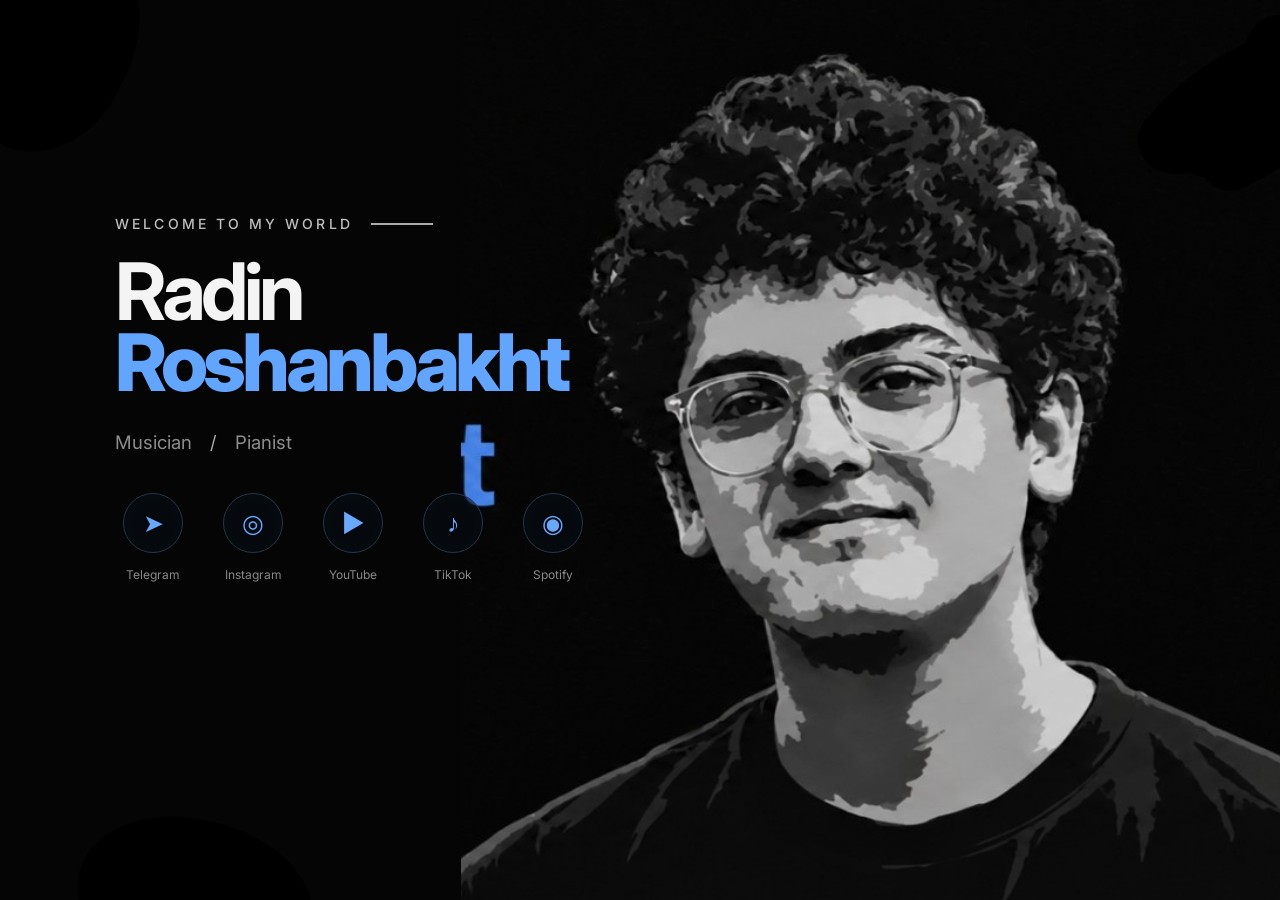
==== index.html @ e60a9a76 "Rename index-1.html to index.html" ====
<!doctype html>
<html lang="en">
<head>
  <meta charset="utf-8">
  <meta name="viewport" content="width=device-width, initial-scale=1">
  <meta name="theme-color" content="#050505">
  <title>Radin Roshanbakht</title>
  <meta name="description" content="Radin Roshanbakht — Content Creator, Tech Enthusiast, Dreamer.">
  <link rel="stylesheet" href="style.css">
</head>
<body>
  <main class="hero">
    <div class="blob blob-1"></div>
    <div class="blob blob-2"></div>
    <div class="blob blob-3"></div>

    <section class="content">
      <div class="eyebrow">WELCOME TO MY WORLD <span></span></div>
      <h1>Radin<br><strong>Roshanbakht</strong></h1>
      <p class="roles">Musician <i>/</i> Pianist</p>

      <nav class="socials" aria-label="Social links">
        <a href="https://t.me/RadinRoshanbakht" target="_blank" rel="noopener" aria-label="Telegram">
          <span class="icon">➤</span><small>Telegram</small>
        </a>
        <a href="https://www.instagram.com/radinroshanbakht" target="_blank" rel="noopener" aria-label="Instagram">
          <span class="icon">◎</span><small>Instagram</small>
        </a>
        <a href="https://youtube.com/@radin.roshanbakht" target="_blank" rel="noopener" aria-label="YouTube">
          <span class="icon">▶</span><small>YouTube</small>
        </a>
        <a href="https://www.tiktok.com/@radin_roshanbakht?lang=en&is_from_webapp=1&sender_device=mobile&sender_web_id=7684405696397723169" target="_blank" rel="noopener" aria-label="TikTok">
          <span class="icon">♪</span><small>TikTok</small>
        </a>
        <a href="https://open.spotify.com/user/31l2gwevs6ieoij4bon5hq73he7y?si=h534dCB0THaAwLUqwHSbAw&utm_source=copy-link" target="_blank" rel="noopener" aria-label="Spotify">
          <span class="icon">◉</span><small>Spotify</small>
        </a>
      </nav>
    </section>

    <div class="portrait-wrap" aria-hidden="true">
      <img src="portrait.png" alt="">
    </div>
  </main>
</body>
</html>
---- style.css ----
@import url('https://fonts.googleapis.com/css2?family=Inter:wght@400;500;600;700;800&display=swap');

* { box-sizing: border-box; }
html, body { margin: 0; min-height: 100%; }
body {
  background: #050505;
  color: #f4f4f4;
  font-family: Inter, Arial, sans-serif;
  overflow-x: hidden;
}

.hero {
  position: relative;
  min-height: 100vh;
  isolation: isolate;
  overflow: hidden;
  background:
    radial-gradient(circle at 72% 42%, rgba(255,255,255,.025), transparent 32%),
    #050505;
}

.content {
  position: relative;
  z-index: 3;
  width: min(520px, 44vw);
  margin-left: clamp(32px, 9vw, 140px);
  padding-top: clamp(120px, 27vh, 215px);
}

.eyebrow {
  display: flex;
  align-items: center;
  gap: 18px;
  color: #bdbdbd;
  font-size: 14px;
  font-weight: 500;
  letter-spacing: .22em;
  margin-bottom: 24px;
}
.eyebrow span { width: 62px; height: 2px; background: #aaa; display: inline-block; }

h1 {
  margin: 0;
  font-size: clamp(64px, 6.2vw, 100px);
  line-height: .9;
  letter-spacing: -.055em;
  font-weight: 700;
}
h1 strong { color: #62a5ff; font-weight: 800; }

.roles {
  margin: 30px 0 36px;
  color: #8d8d8d;
  font-size: clamp(16px, 1.45vw, 20px);
  line-height: 1.5;
}
.roles i { font-style: normal; color: #aaa; padding: 0 13px; }

.socials {
  display: flex;
  gap: 24px;
  align-items: flex-start;
}
.socials a {
  width: 76px;
  color: #888;
  text-decoration: none;
  text-align: center;
  transition: transform .2s ease, color .2s ease;
}
.socials a:hover { transform: translateY(-5px); color: #72adff; }

.icon {
  display: grid;
  place-items: center;
  width: 60px;
  height: 60px;
  margin: 0 auto 10px;
  border: 1px solid #26364b;
  border-radius: 50%;
  color: #68a8ff;
  font-size: 25px;
  background: rgba(5,12,20,.45);
  box-shadow: inset 0 0 0 7px rgba(10,20,32,.18);
}
small { font-size: 12px; white-space: nowrap; }

.portrait-wrap {
  position: absolute;
  z-index: 2;
  right: -2vw;
  top: 0;
  width: min(66vw, 1010px);
  height: 100%;
  pointer-events: none;
}
.portrait-wrap img {
  width: 100%;
  height: 100%;
  object-fit: cover;
  object-position: center top;
  filter: contrast(1.03);
  mix-blend-mode: screen;
  opacity: .92;
}

.blob {
  position: absolute;
  z-index: 1;
  background: #000;
  border-radius: 48% 52% 44% 56%;
  filter: blur(.2px);
}
.blob-1 { width: 190px; height: 230px; left: -55px; top: -80px; transform: rotate(27deg); }
.blob-2 { width: 155px; height: 225px; right: -35px; top: 10px; transform: rotate(61deg); }
.blob-3 { width: 240px; height: 170px; left: 75px; bottom: -90px; transform: rotate(12deg); }

@media (max-width: 900px) {
  .hero { min-height: 100svh; }
  .content {
    width: auto;
    margin: 0;
    padding: 72px 28px 0;
  }
  h1 { font-size: clamp(52px, 13vw, 82px); }
  .roles { font-size: 15px; margin-top: 24px; }
  .roles i { padding: 0 7px; }
  .portrait-wrap {
    width: 100%;
    height: 64vh;
    top: auto;
    bottom: -2vh;
    right: -18%;
    opacity: .42;
  }
  .socials { gap: 8px; flex-wrap: wrap; }
  .socials a { width: 70px; }
}

@media (max-width: 520px) {
  .content { padding: 52px 22px 0; }
  .eyebrow { font-size: 11px; gap: 10px; }
  .eyebrow span { width: 42px; }
  h1 { font-size: 52px; }
  .roles { max-width: 290px; }
  .socials { margin-top: 4px; }
  .icon { width: 52px; height: 52px; font-size: 21px; }
  small { font-size: 10px; }
  .portrait-wrap { height: 56vh; right: -34%; opacity: .34; }
}
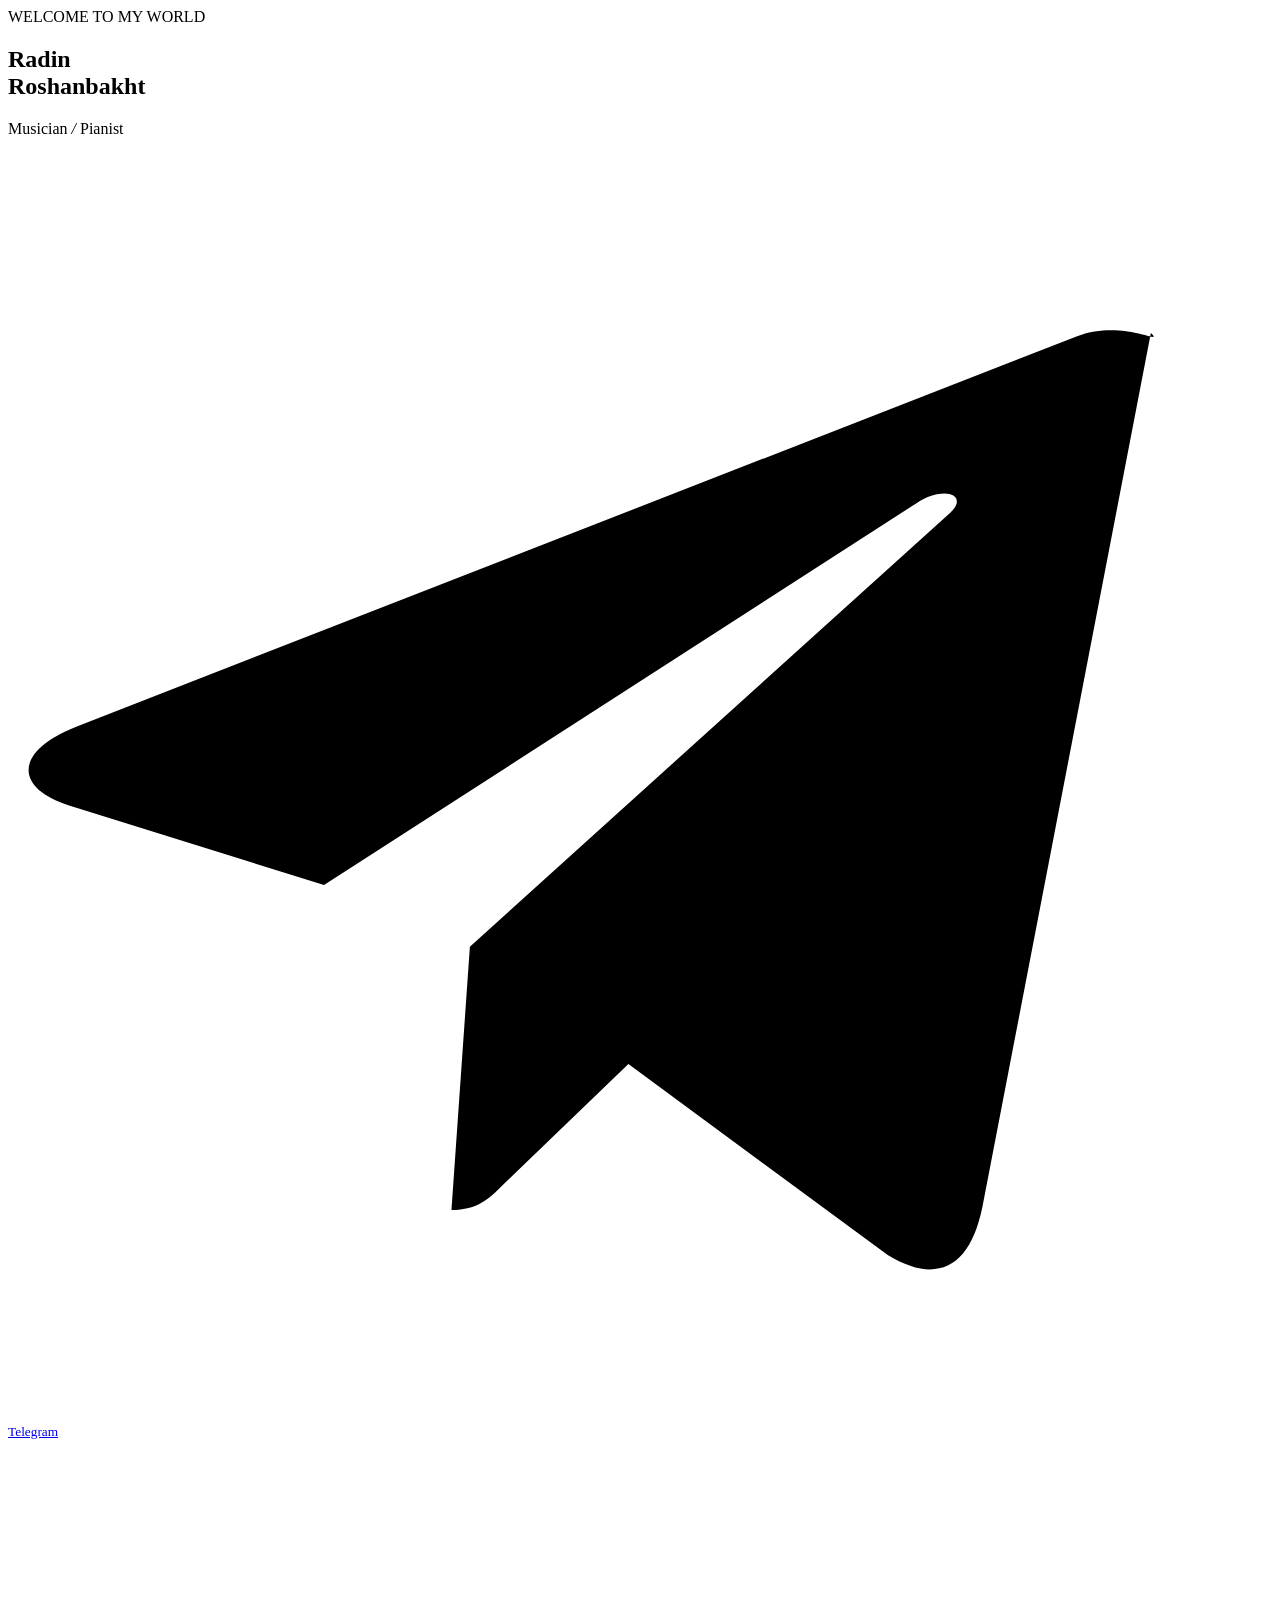
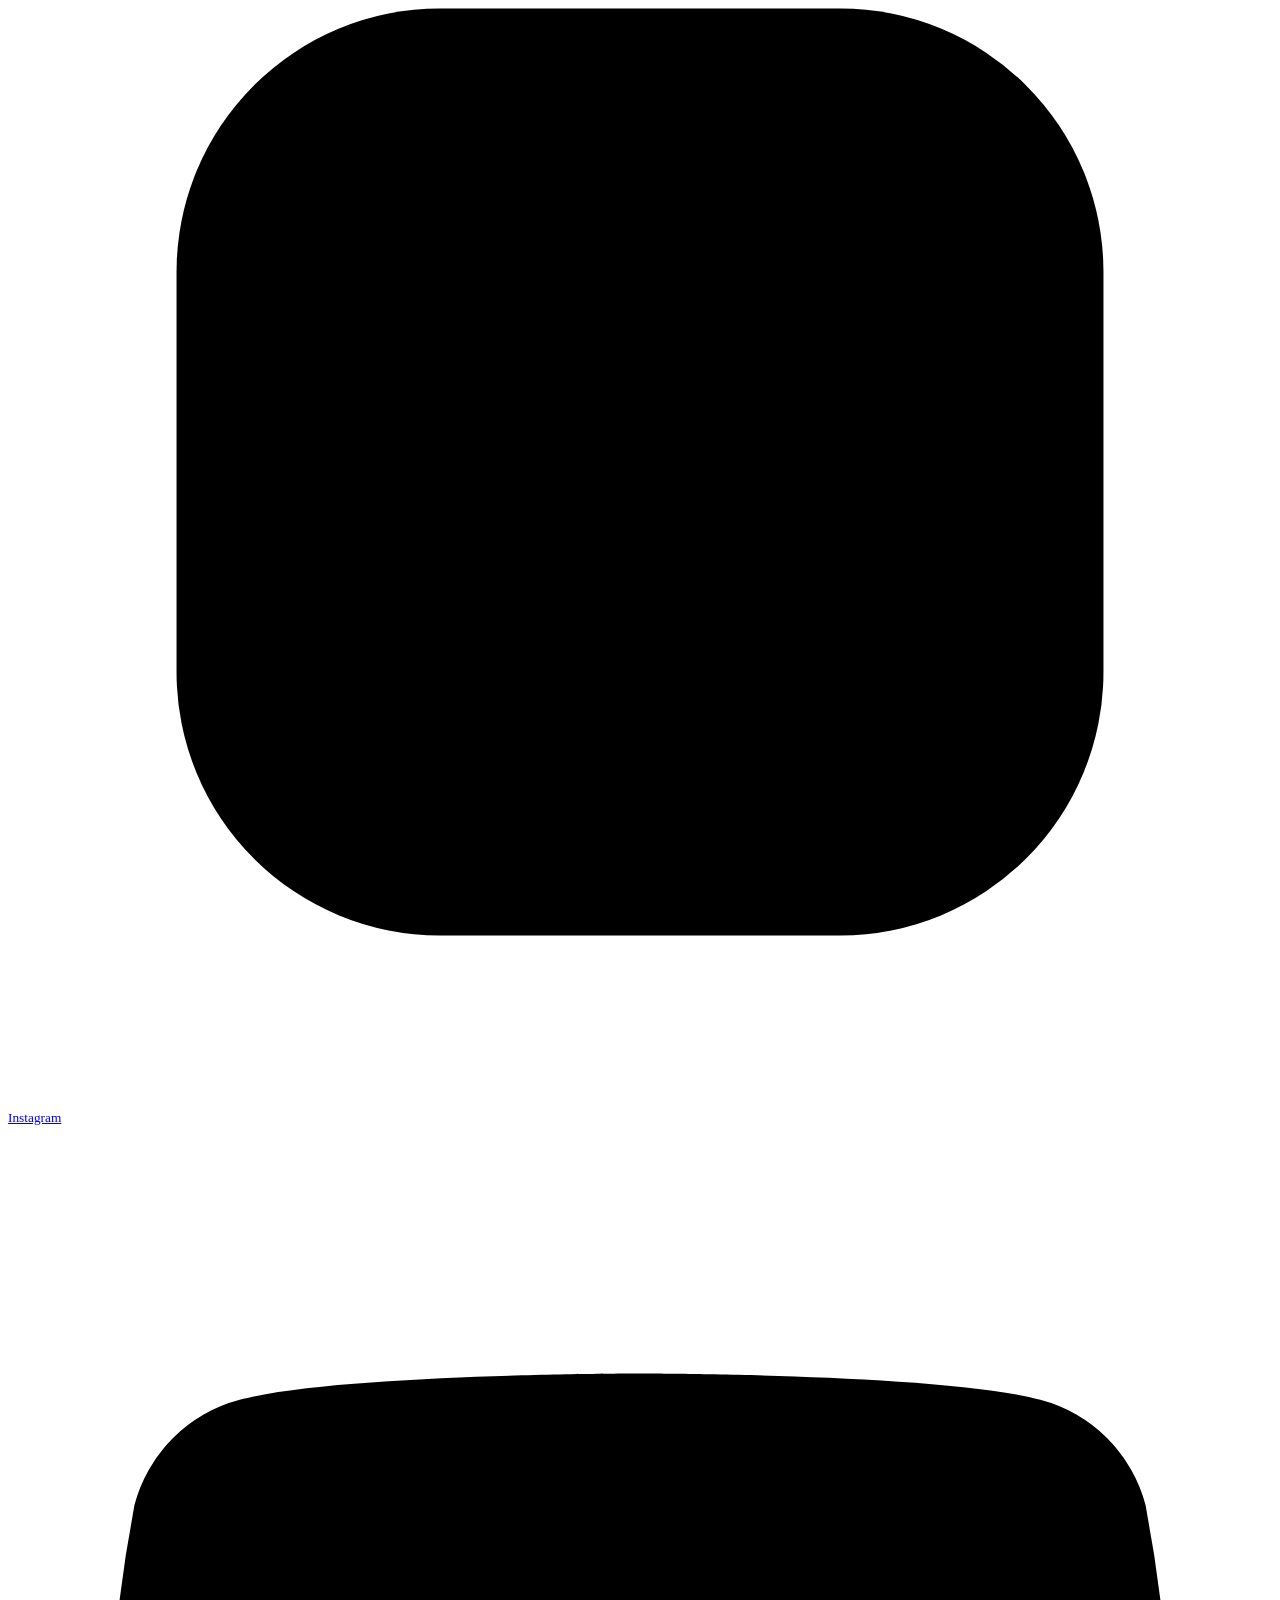
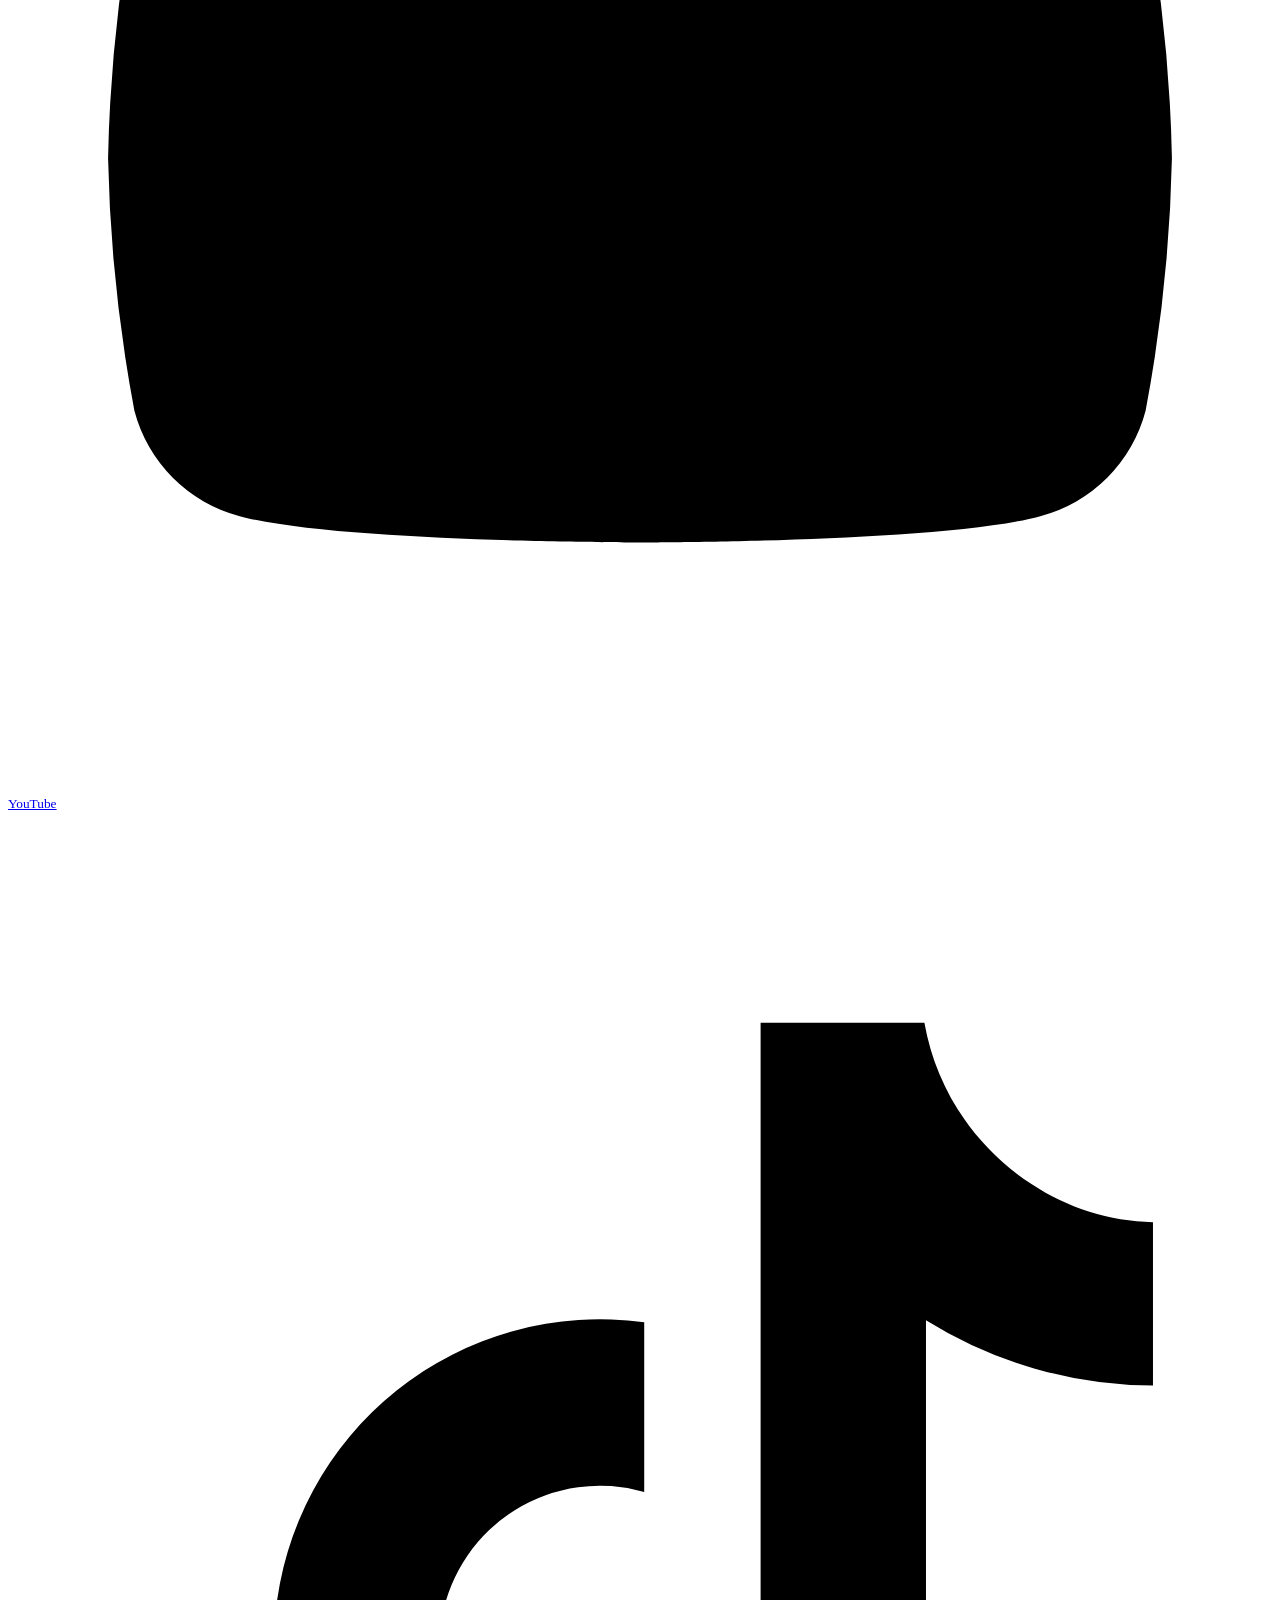
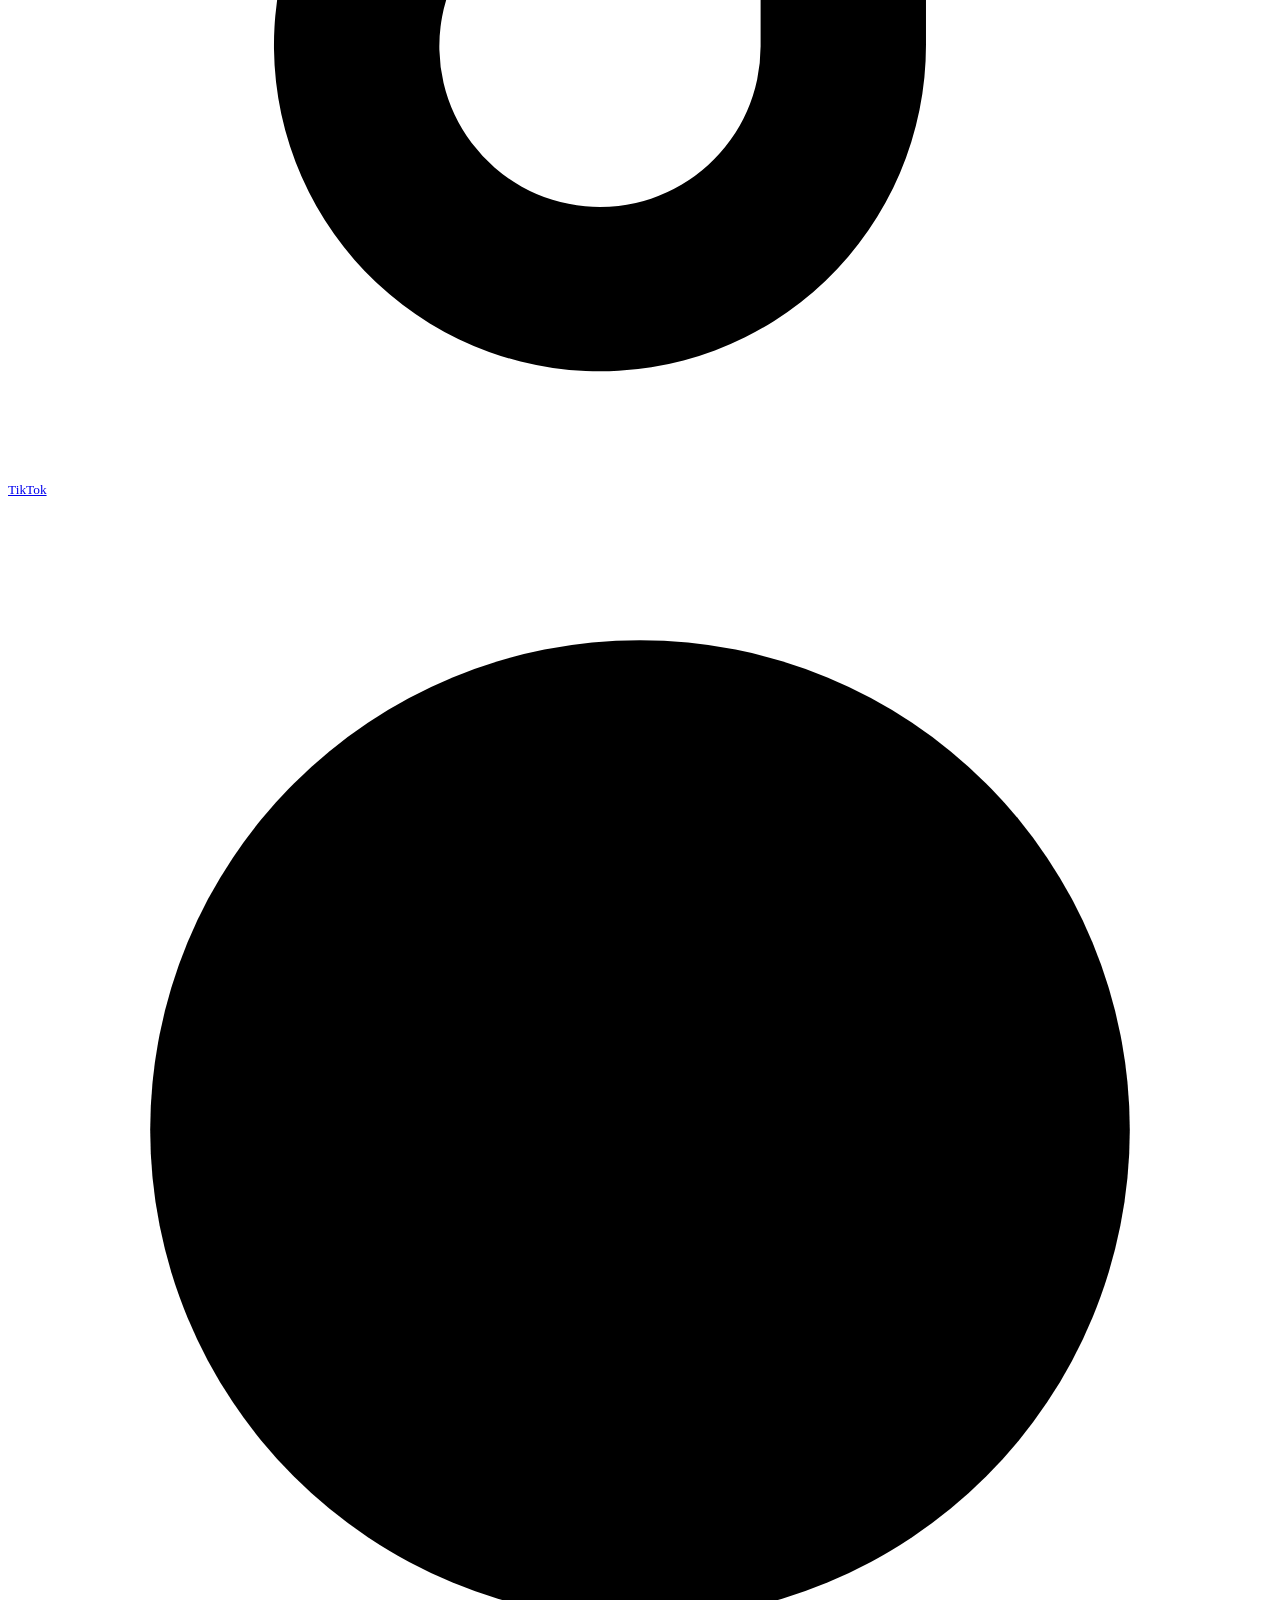
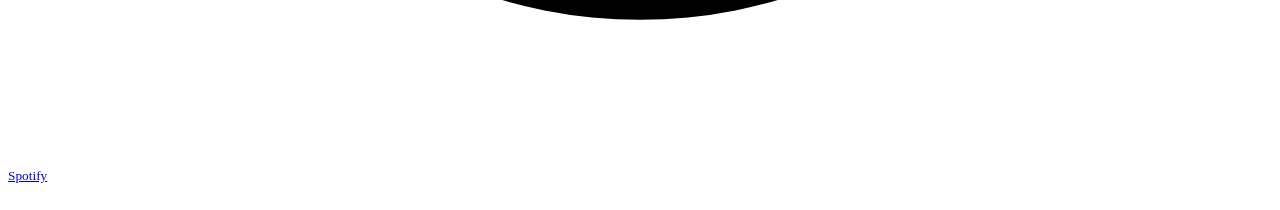
==== commit 0efc5dad: "Rename index-3.html to index.html" ====
--- a/index.html
+++ b/index.html
@@ -21,19 +21,29 @@
 
       <nav class="socials" aria-label="Social links">
         <a href="https://t.me/RadinRoshanbakht" target="_blank" rel="noopener" aria-label="Telegram">
-          <span class="icon">➤</span><small>Telegram</small>
+          <span class="icon telegram-logo">
+            <svg viewBox="0 0 24 24" aria-hidden="true"><path d="M21.7 3.4 18.5 20c-.24 1.17-.88 1.46-1.79.91l-4.93-3.63-2.38 2.29c-.26.26-.48.48-.98.48l.35-5 9.1-8.22c.4-.35-.09-.55-.62-.2L6 13.88 1.16 12.37c-1.05-.33-1.07-1.05.22-1.53L20.3 3.46c.89-.33 1.67.2 1.4-.06Z"/></svg>
+          </span><small>Telegram</small>
         </a>
         <a href="https://www.instagram.com/radinroshanbakht" target="_blank" rel="noopener" aria-label="Instagram">
-          <span class="icon">◎</span><small>Instagram</small>
+          <span class="icon instagram-logo">
+            <svg viewBox="0 0 24 24" aria-hidden="true"><rect x="3.2" y="3.2" width="17.6" height="17.6" rx="5"/><circle cx="12" cy="12" r="4.1"/><circle cx="17.6" cy="6.5" r="1.1" class="fill"/></svg>
+          </span><small>Instagram</small>
         </a>
         <a href="https://youtube.com/@radin.roshanbakht" target="_blank" rel="noopener" aria-label="YouTube">
-          <span class="icon">▶</span><small>YouTube</small>
+          <span class="icon youtube-logo">
+            <svg viewBox="0 0 24 24" aria-hidden="true"><path d="M21.6 7.2a2.8 2.8 0 0 0-2-2C17.8 4.7 12 4.7 12 4.7s-5.8 0-7.6.5a2.8 2.8 0 0 0-2 2A29 29 0 0 0 1.9 12a29 29 0 0 0 .5 4.8 2.8 2.8 0 0 0 2 2c1.8.5 7.6.5 7.6.5s5.8 0 7.6-.5a2.8 2.8 0 0 0 2-2 29 29 0 0 0 .5-4.8 29 29 0 0 0-.5-4.8Z"/><path class="cut" d="m10 9 5 3-5 3V9Z"/></svg>
+          </span><small>YouTube</small>
         </a>
         <a href="https://www.tiktok.com/@radin_roshanbakht?lang=en&is_from_webapp=1&sender_device=mobile&sender_web_id=7684405696397723169" target="_blank" rel="noopener" aria-label="TikTok">
-          <span class="icon">♪</span><small>TikTok</small>
+          <span class="icon tiktok-logo">
+            <svg viewBox="0 0 24 24" aria-hidden="true"><path d="M14.3 4h3.1c.22 1.25.95 2.36 2.04 3.07.68.45 1.47.7 2.3.72v3.1a8.2 8.2 0 0 1-4.31-1.24v6.16a6.19 6.19 0 1 1-5.35-6.12v3.22a3.05 3.05 0 1 0 2.21 2.93V4Z"/></svg>
+          </span><small>TikTok</small>
         </a>
         <a href="https://open.spotify.com/user/31l2gwevs6ieoij4bon5hq73he7y?si=h534dCB0THaAwLUqwHSbAw&utm_source=copy-link" target="_blank" rel="noopener" aria-label="Spotify">
-          <span class="icon">◉</span><small>Spotify</small>
+          <span class="icon spotify-logo">
+            <svg viewBox="0 0 24 24" aria-hidden="true"><circle cx="12" cy="12" r="9.3"/><path class="cut" d="M7 9.2c3.9-1.1 7.2-.8 10.2.6M7.7 12.2c3.2-.8 6.1-.5 8.8.6M8.6 15c2.5-.5 4.8-.3 6.9.5"/></svg>
+          </span><small>Spotify</small>
         </a>
       </nav>
     </section>
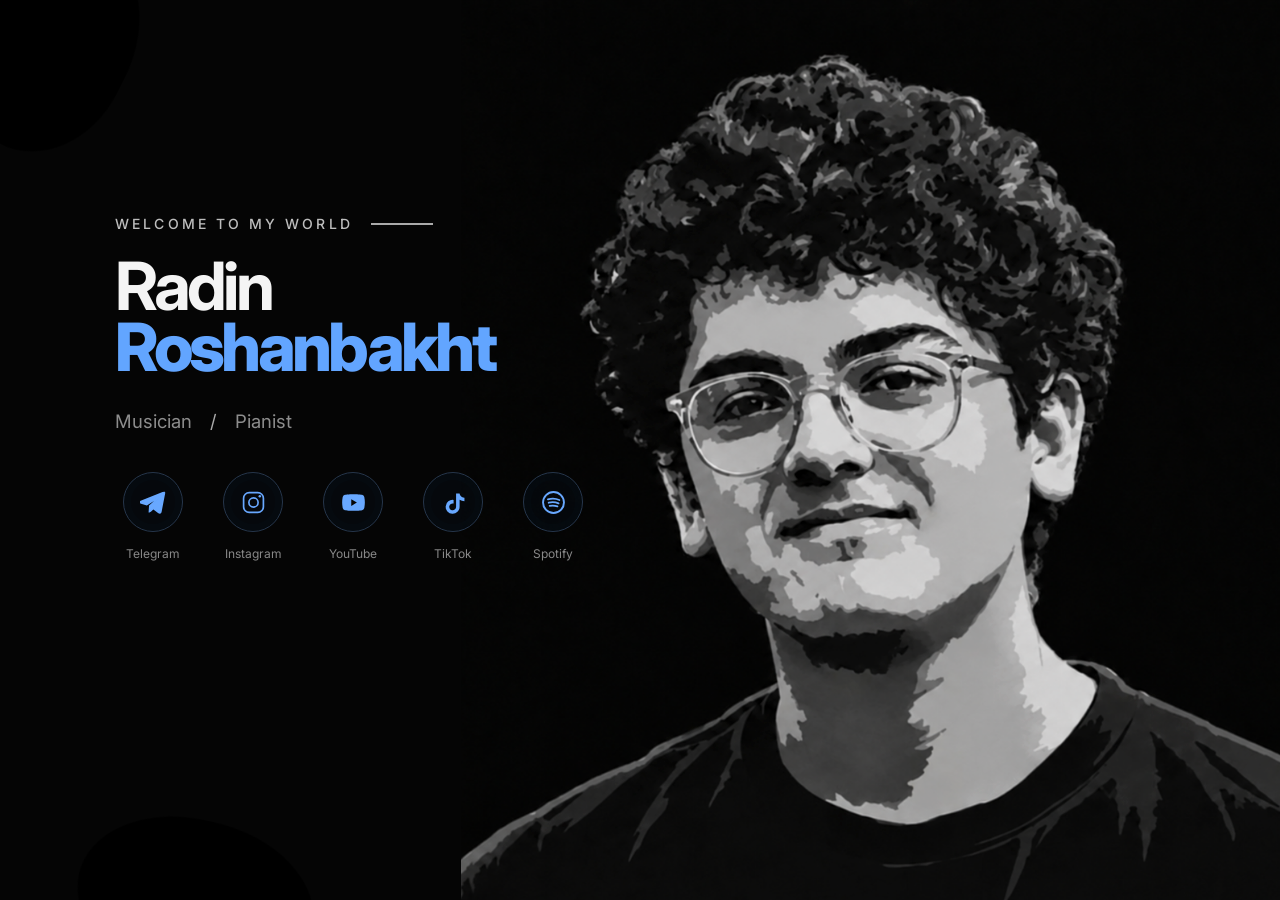
==== commit 08d172af: "Rename index-google-verified.html to index.html" ====
--- a/index.html
+++ b/index.html
@@ -3,6 +3,7 @@
 <head>
   <meta charset="utf-8">
   <meta name="viewport" content="width=device-width, initial-scale=1">
+  <meta name="google-site-verification" content="Ic4jkTO_ppCnDWu5XzivtyPJsF01453Cu9zF9r1_Nf8" />
   <meta name="theme-color" content="#050505">
   <title>Radin Roshanbakht</title>
   <meta name="description" content="Radin Roshanbakht — Content Creator, Tech Enthusiast, Dreamer.">
--- a/style.css
+++ b/style.css
@@ -0,0 +1,177 @@
+@import url('https://fonts.googleapis.com/css2?family=Inter:wght@400;500;600;700;800&display=swap');
+
+* { box-sizing: border-box; }
+html, body { margin: 0; min-height: 100%; }
+body {
+  background: #050505;
+  color: #f4f4f4;
+  font-family: Inter, Arial, sans-serif;
+  overflow-x: hidden;
+}
+
+.hero {
+  position: relative;
+  min-height: 100vh;
+  isolation: isolate;
+  overflow: hidden;
+  background:
+    radial-gradient(circle at 72% 42%, rgba(255,255,255,.025), transparent 32%),
+    #050505;
+}
+
+.content {
+  position: relative;
+  z-index: 3;
+  width: min(560px, 43vw);
+  margin-left: clamp(32px, 9vw, 140px);
+  padding-top: clamp(120px, 27vh, 215px);
+}
+
+.eyebrow {
+  display: flex;
+  align-items: center;
+  gap: 18px;
+  color: #bdbdbd;
+  font-size: 14px;
+  font-weight: 500;
+  letter-spacing: .22em;
+  margin-bottom: 24px;
+}
+.eyebrow span { width: 62px; height: 2px; background: #aaa; display: inline-block; }
+
+h1 {
+  margin: 0;
+  font-size: clamp(56px, 5.2vw, 84px);
+  line-height: .92;
+  white-space: nowrap;
+  letter-spacing: -.055em;
+  font-weight: 700;
+}
+h1 strong { color: #62a5ff; font-weight: 800; }
+
+.roles {
+  margin: 30px 0 36px;
+  color: #8d8d8d;
+  font-size: clamp(16px, 1.45vw, 20px);
+  line-height: 1.5;
+}
+.roles i { font-style: normal; color: #aaa; padding: 0 13px; }
+
+.socials {
+  display: flex;
+  gap: 24px;
+  align-items: flex-start;
+}
+.socials a {
+  width: 76px;
+  color: #888;
+  text-decoration: none;
+  text-align: center;
+  transition: transform .2s ease, color .2s ease;
+}
+.socials a:hover { transform: translateY(-5px); color: #72adff; }
+
+.icon {
+  display: grid;
+  place-items: center;
+  width: 60px;
+  height: 60px;
+  margin: 0 auto 10px;
+  border: 1px solid #26364b;
+  border-radius: 50%;
+  color: #68a8ff;
+  font-size: 25px;
+  background: rgba(5,12,20,.45);
+  box-shadow: inset 0 0 0 7px rgba(10,20,32,.18);
+}
+small { font-size: 12px; white-space: nowrap; }
+
+.portrait-wrap {
+  position: absolute;
+  z-index: 2;
+  right: -2vw;
+  top: 0;
+  width: min(66vw, 1010px);
+  height: 100%;
+  pointer-events: none;
+}
+.portrait-wrap img {
+  width: 100%;
+  height: 100%;
+  object-fit: cover;
+  object-position: center top;
+  filter: contrast(1.03);
+  mix-blend-mode: screen;
+  opacity: .92;
+}
+
+.blob {
+  position: absolute;
+  z-index: 1;
+  background: #000;
+  border-radius: 48% 52% 44% 56%;
+  filter: blur(.2px);
+}
+.blob-1 { width: 190px; height: 230px; left: -55px; top: -80px; transform: rotate(27deg); }
+.blob-2 { width: 155px; height: 225px; right: -35px; top: 10px; transform: rotate(61deg); }
+.blob-3 { width: 240px; height: 170px; left: 75px; bottom: -90px; transform: rotate(12deg); }
+
+@media (max-width: 900px) {
+  .hero { min-height: 100svh; }
+  .content {
+    width: auto;
+    margin: 0;
+    padding: 72px 28px 0;
+  }
+  h1 { font-size: clamp(52px, 13vw, 82px); }
+  .roles { font-size: 15px; margin-top: 24px; }
+  .roles i { padding: 0 7px; }
+  .portrait-wrap {
+    width: 100%;
+    height: 64vh;
+    top: auto;
+    bottom: -2vh;
+    right: -18%;
+    opacity: .42;
+  }
+  .socials { gap: 8px; flex-wrap: wrap; }
+  .socials a { width: 70px; }
+}
+
+@media (max-width: 520px) {
+  .content { padding: 52px 22px 0; }
+  .eyebrow { font-size: 11px; gap: 10px; }
+  .eyebrow span { width: 42px; }
+  h1 { font-size: 52px; }
+  .roles { max-width: 290px; }
+  .socials { margin-top: 4px; }
+  .icon { width: 52px; height: 52px; font-size: 21px; }
+  small { font-size: 10px; }
+  .portrait-wrap { height: 56vh; right: -34%; opacity: .34; }
+}
+
+
+.icon svg {
+  width: 27px;
+  height: 27px;
+  display: block;
+  fill: currentColor;
+  stroke: currentColor;
+  stroke-width: 1.5;
+}
+.instagram-logo svg { fill: none; }
+.instagram-logo svg .fill { fill: currentColor; stroke: none; }
+.youtube-logo svg { stroke: none; }
+.youtube-logo svg .cut { fill: #050505; }
+.spotify-logo svg { fill: none; stroke-width: 1.7; }
+.spotify-logo svg .cut { fill: none; stroke: currentColor; stroke-linecap: round; stroke-width: 1.6; }
+.tiktok-logo svg { fill: currentColor; stroke: none; }
+
+@media (max-width: 1100px) {
+  h1 { font-size: clamp(52px, 5.7vw, 72px); }
+  .content { width: 46vw; }
+}
+
+@media (max-width: 900px) {
+  h1 { white-space: normal; font-size: clamp(52px, 13vw, 82px); }
+}
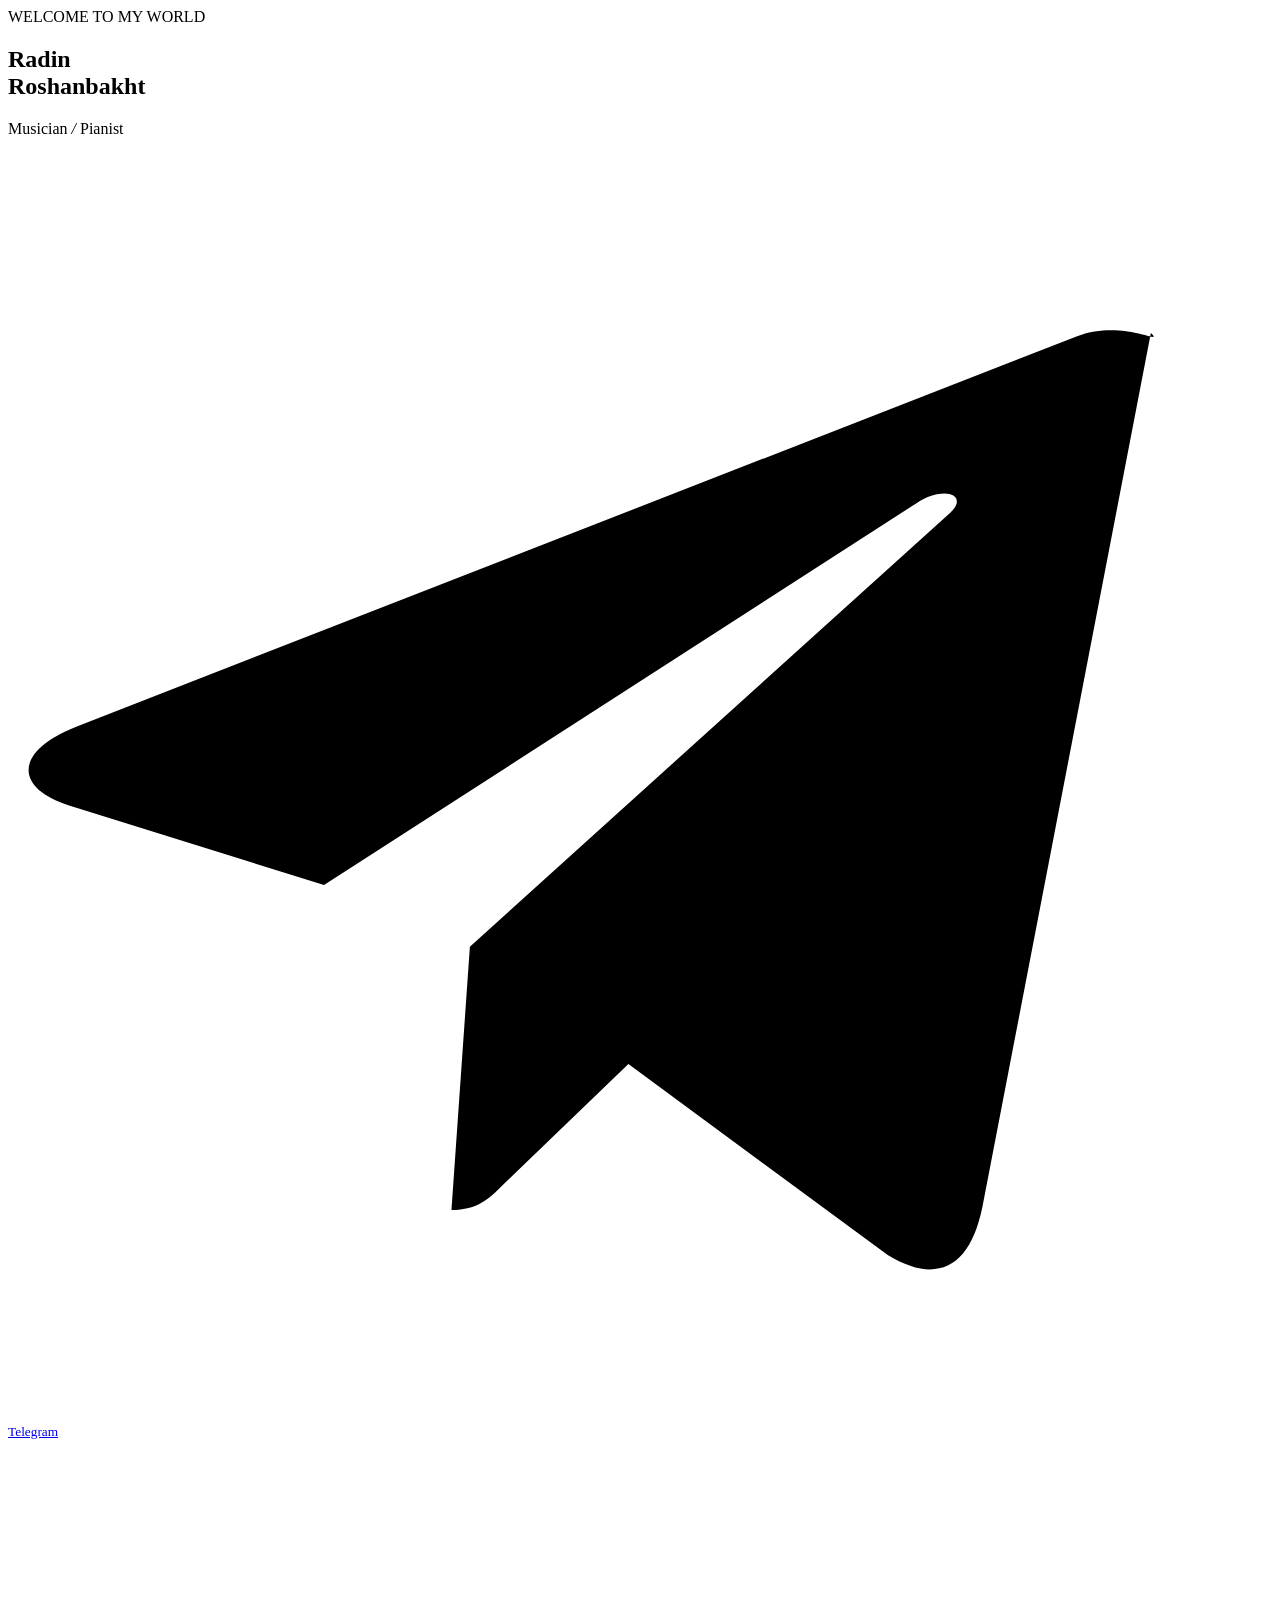
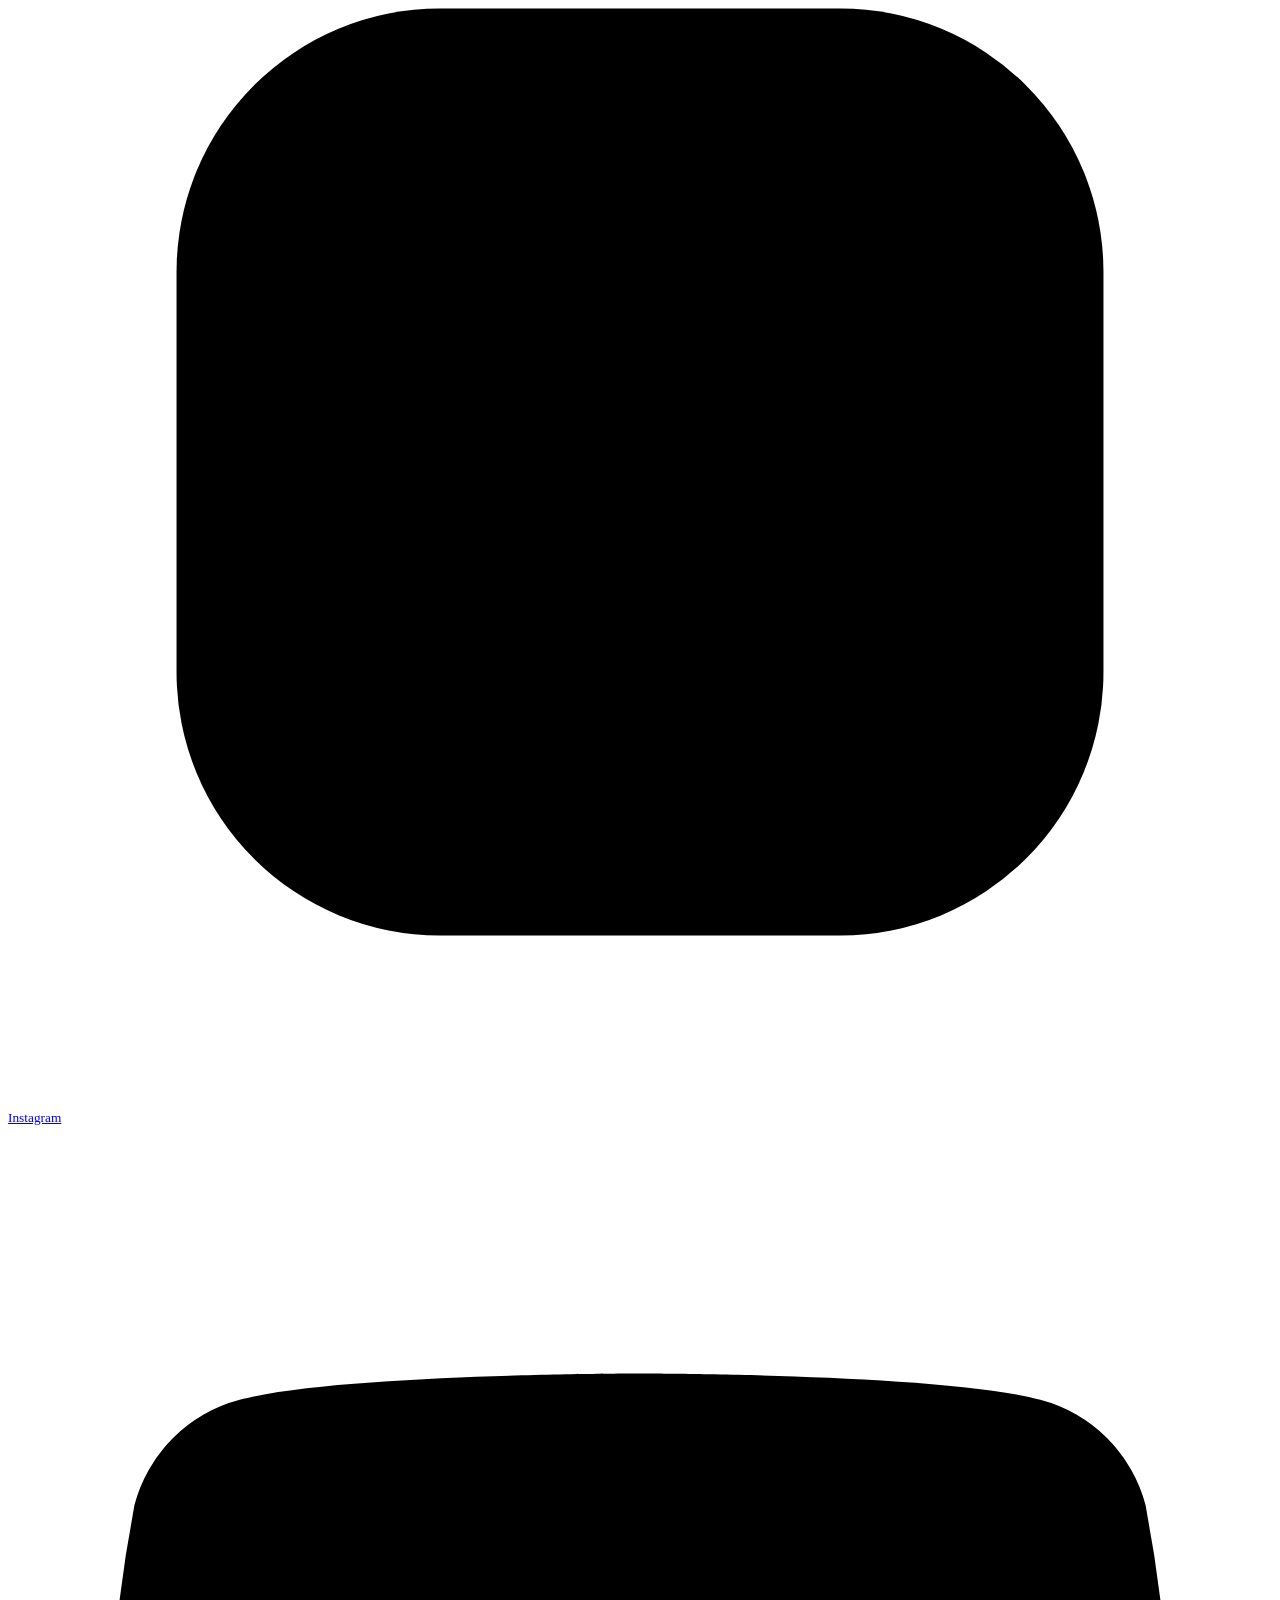
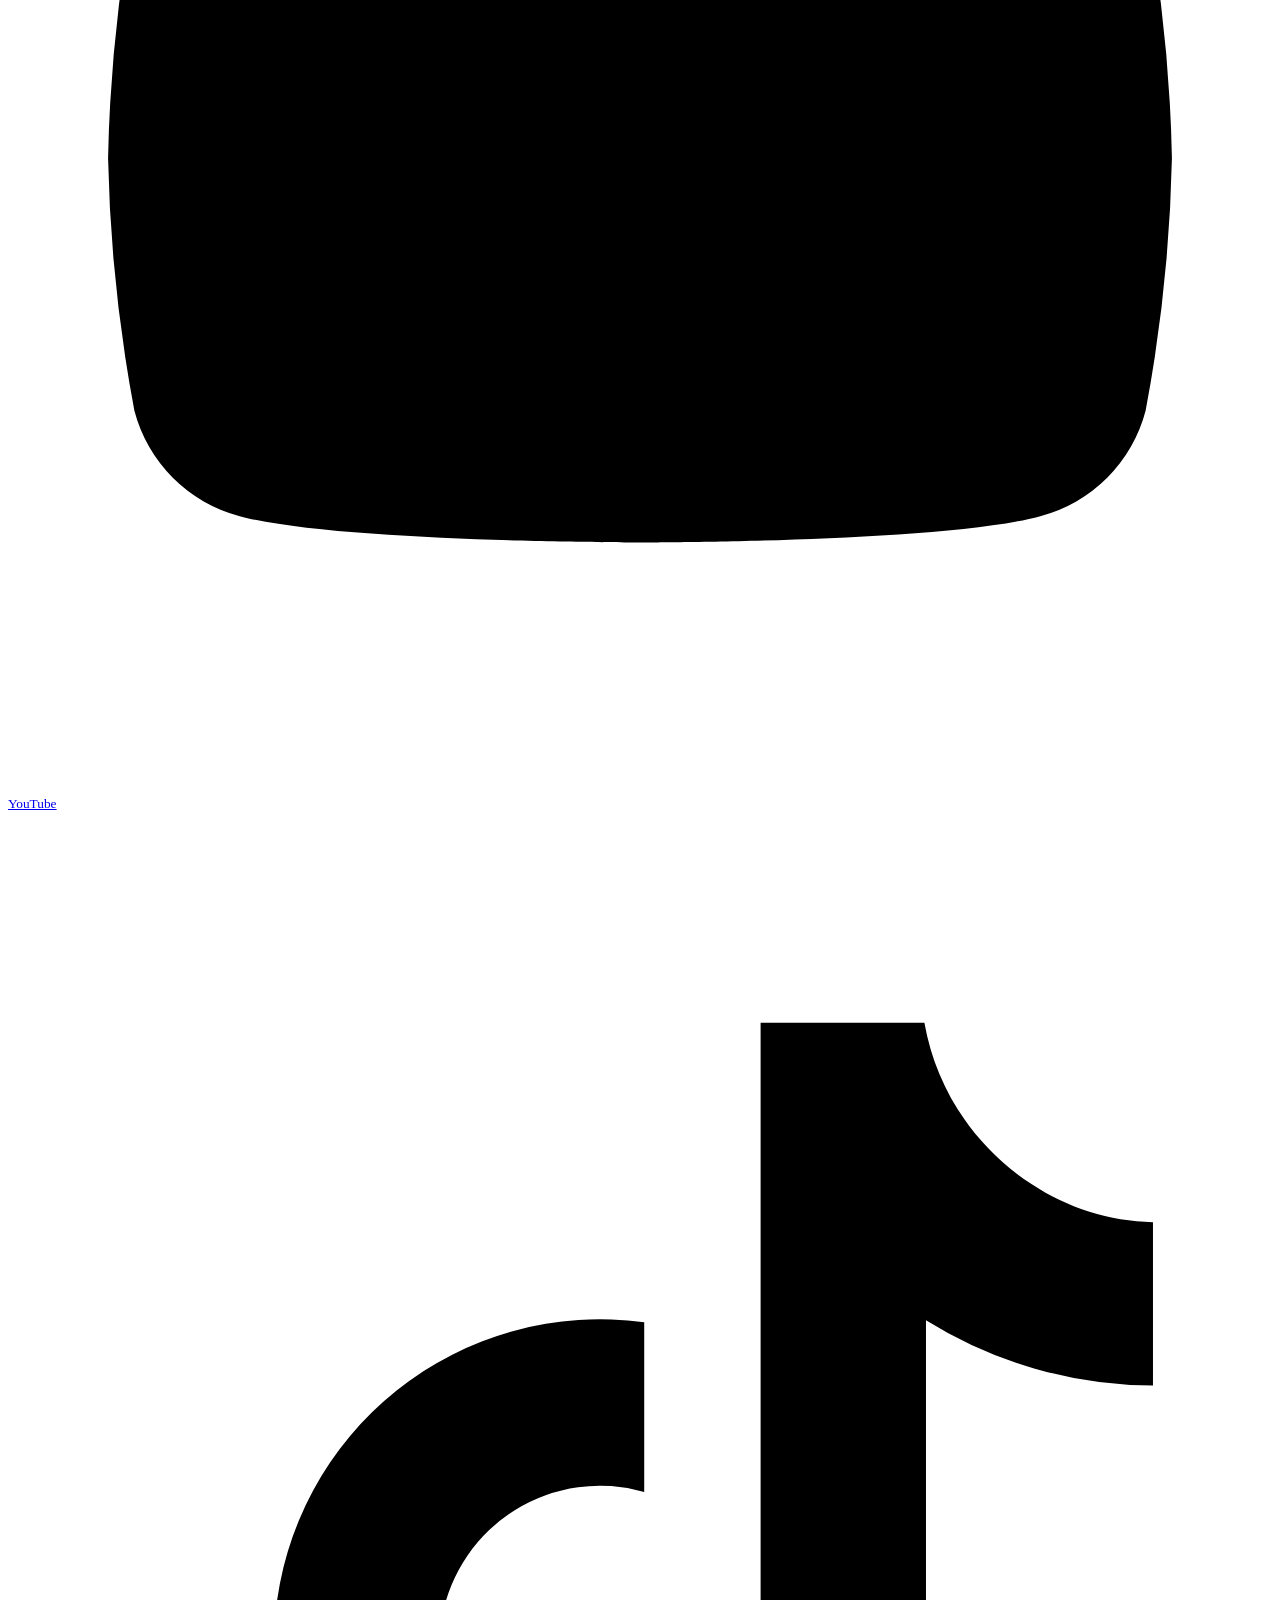
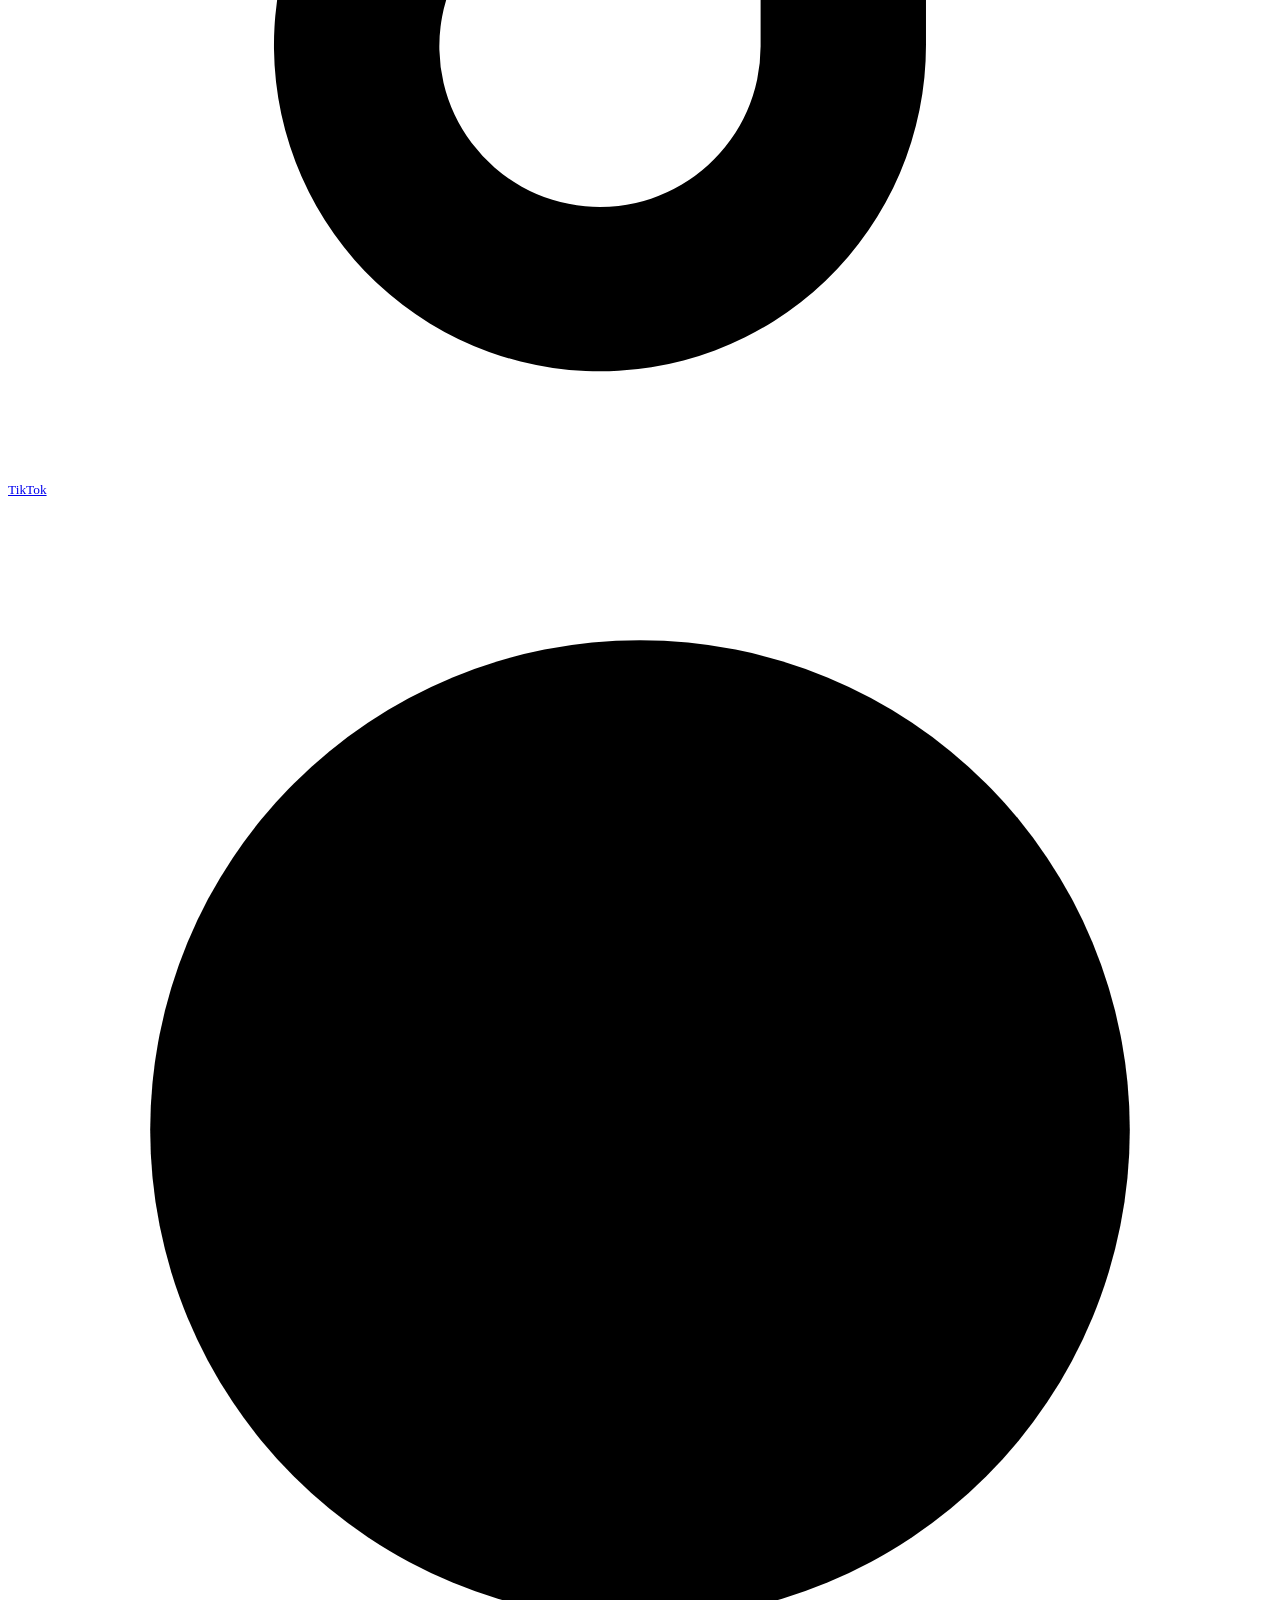
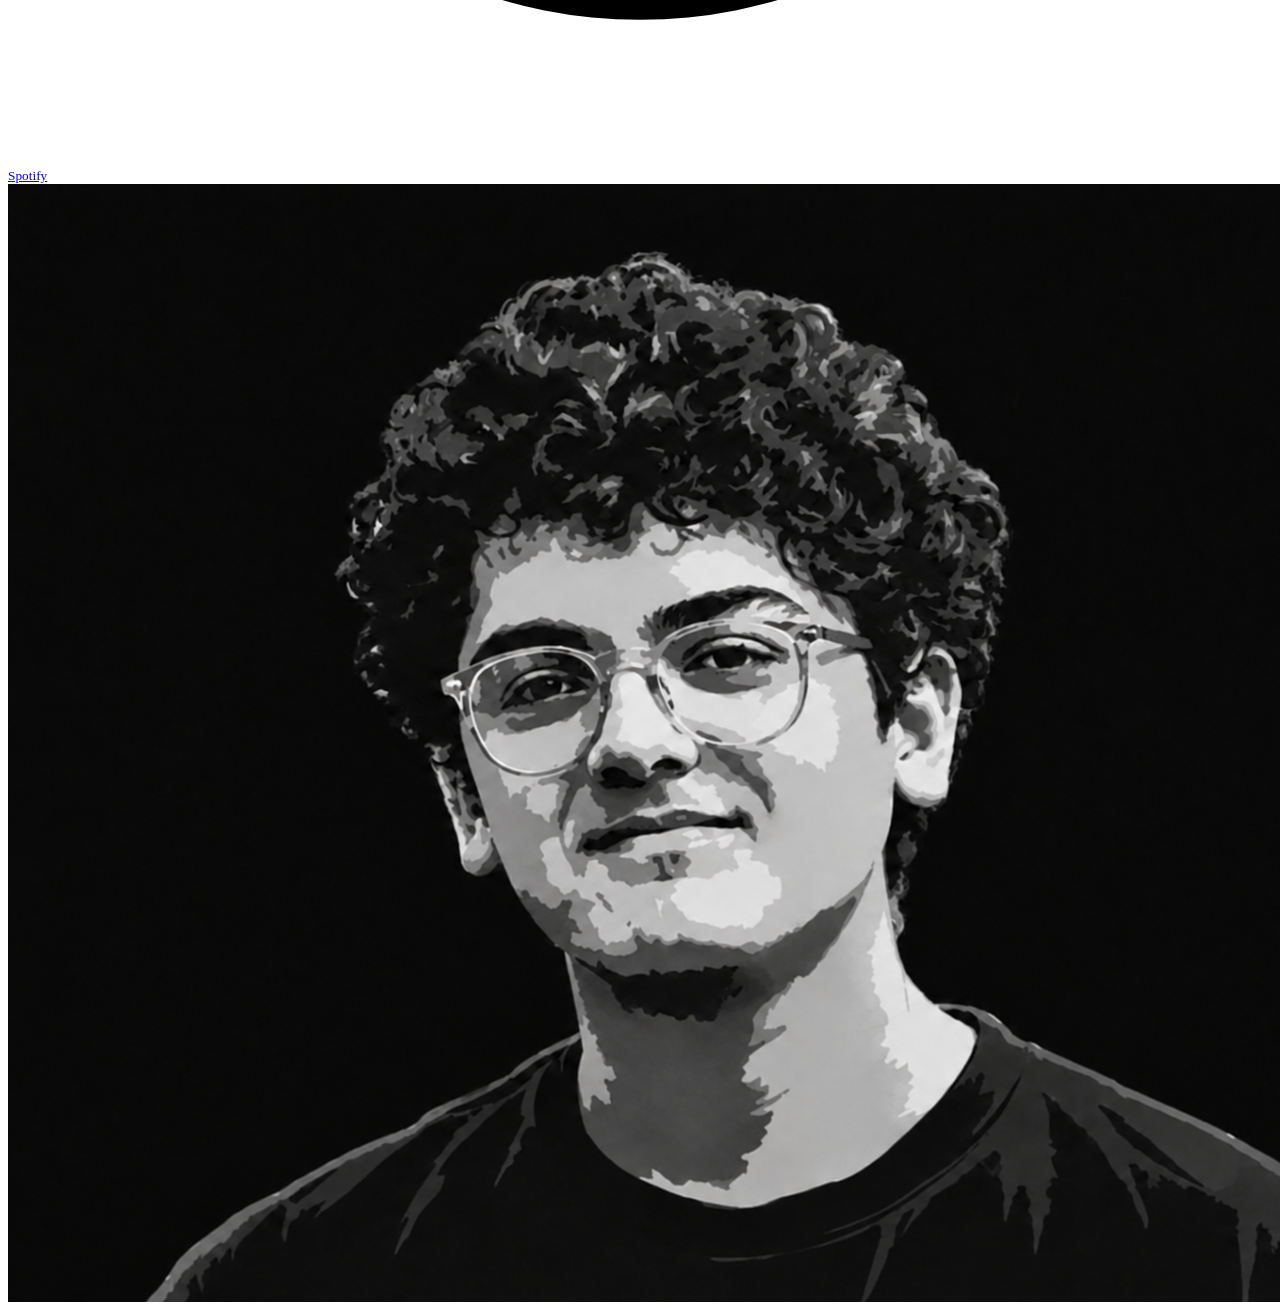
==== commit aff4eb6e: "Rename index-5.html to index.html" ====
--- a/index.html
+++ b/index.html
@@ -6,7 +6,10 @@
   <meta name="google-site-verification" content="Ic4jkTO_ppCnDWu5XzivtyPJsF01453Cu9zF9r1_Nf8" />
   <meta name="theme-color" content="#050505">
   <title>Radin Roshanbakht</title>
-  <meta name="description" content="Radin Roshanbakht — Content Creator, Tech Enthusiast, Dreamer.">
+  <meta name="description" content="Radin Roshanbakht — Musician and Pianist.">
+  <link rel="icon" type="image/png" sizes="32x32" href="favicon.png">
+  <link rel="icon" type="image/png" sizes="192x192" href="favicon-192.png">
+  <link rel="apple-touch-icon" sizes="180x180" href="favicon-192.png">
   <link rel="stylesheet" href="style.css">
 </head>
 <body>
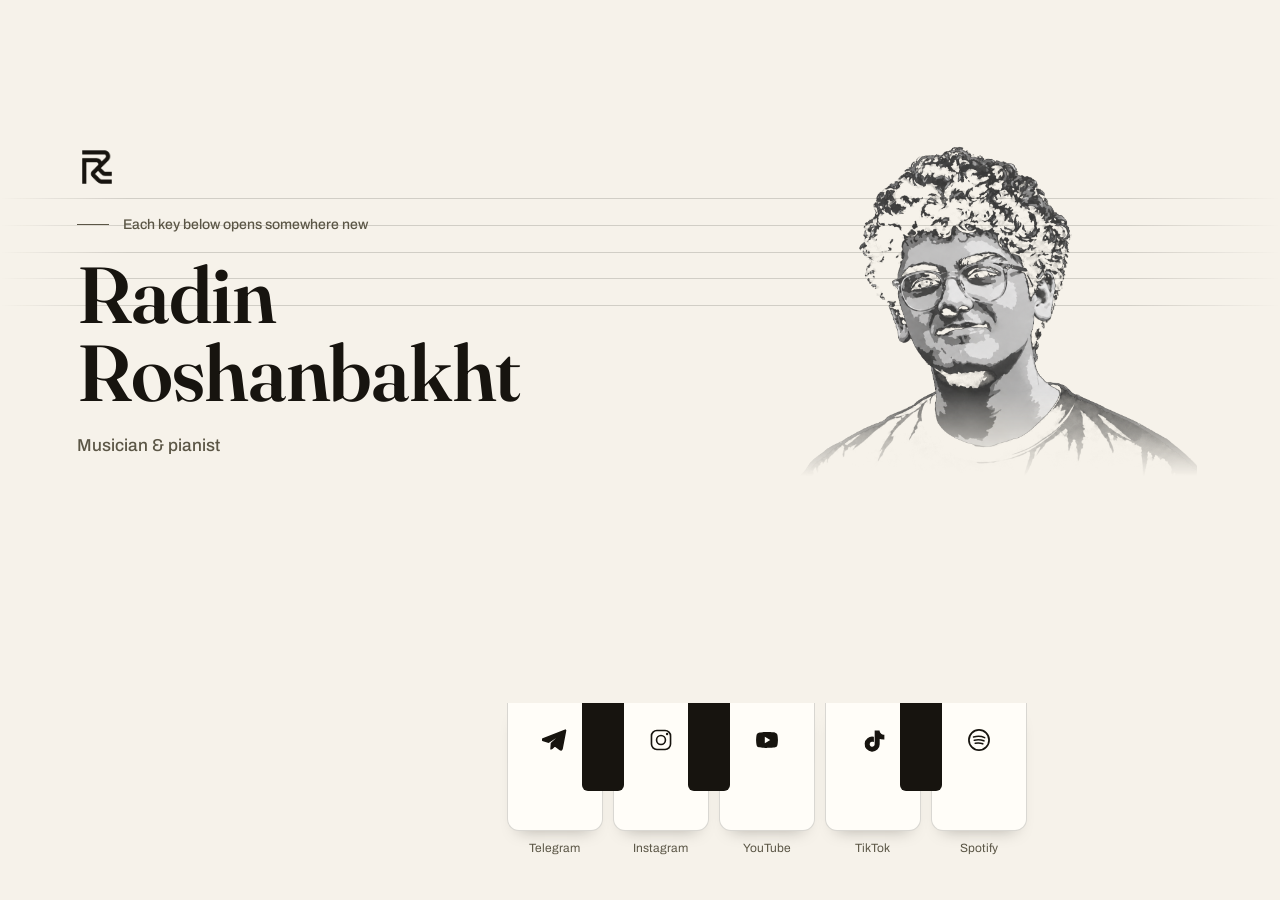
==== commit 287c4a6e: "Add files via upload" ====
--- a/index.html
+++ b/index.html
@@ -4,9 +4,9 @@
   <meta charset="utf-8">
   <meta name="viewport" content="width=device-width, initial-scale=1">
   <meta name="google-site-verification" content="Ic4jkTO_ppCnDWu5XzivtyPJsF01453Cu9zF9r1_Nf8" />
-  <meta name="theme-color" content="#050505">
+  <meta name="theme-color" content="#F6F2EA">
   <title>Radin Roshanbakht</title>
-  <meta name="description" content="Radin Roshanbakht — Musician and Pianist.">
+  <meta name="description" content="Radin Roshanbakht — musician and pianist.">
   <link rel="icon" type="image/png" sizes="32x32" href="favicon.png">
   <link rel="icon" type="image/png" sizes="192x192" href="favicon-192.png">
   <link rel="apple-touch-icon" sizes="180x180" href="favicon-192.png">
@@ -14,47 +14,75 @@
 </head>
 <body>
   <main class="hero">
-    <div class="blob blob-1"></div>
-    <div class="blob blob-2"></div>
-    <div class="blob blob-3"></div>
+    <div class="staff" aria-hidden="true">
+      <span></span><span></span><span></span><span></span><span></span>
+    </div>
 
-    <section class="content">
-      <div class="eyebrow">WELCOME TO MY WORLD <span></span></div>
-      <h1>Radin<br><strong>Roshanbakht</strong></h1>
-      <p class="roles">Musician <i>/</i> Pianist</p>
+    <div class="hero-inner">
+      <div class="intro">
+        <img class="mark" src="mark.png" alt="" width="40" height="40">
+        <p class="tagline"><span class="tagline__rule"></span>Each key below opens somewhere new</p>
+        <h1>Radin<br>Roshanbakht</h1>
+        <p class="roles">Musician &amp; pianist</p>
+      </div>
 
-      <nav class="socials" aria-label="Social links">
-        <a href="https://t.me/RadinRoshanbakht" target="_blank" rel="noopener" aria-label="Telegram">
-          <span class="icon telegram-logo">
-            <svg viewBox="0 0 24 24" aria-hidden="true"><path d="M21.7 3.4 18.5 20c-.24 1.17-.88 1.46-1.79.91l-4.93-3.63-2.38 2.29c-.26.26-.48.48-.98.48l.35-5 9.1-8.22c.4-.35-.09-.55-.62-.2L6 13.88 1.16 12.37c-1.05-.33-1.07-1.05.22-1.53L20.3 3.46c.89-.33 1.67.2 1.4-.06Z"/></svg>
-          </span><small>Telegram</small>
-        </a>
-        <a href="https://www.instagram.com/radinroshanbakht" target="_blank" rel="noopener" aria-label="Instagram">
-          <span class="icon instagram-logo">
-            <svg viewBox="0 0 24 24" aria-hidden="true"><rect x="3.2" y="3.2" width="17.6" height="17.6" rx="5"/><circle cx="12" cy="12" r="4.1"/><circle cx="17.6" cy="6.5" r="1.1" class="fill"/></svg>
-          </span><small>Instagram</small>
-        </a>
-        <a href="https://youtube.com/@radin.roshanbakht" target="_blank" rel="noopener" aria-label="YouTube">
-          <span class="icon youtube-logo">
-            <svg viewBox="0 0 24 24" aria-hidden="true"><path d="M21.6 7.2a2.8 2.8 0 0 0-2-2C17.8 4.7 12 4.7 12 4.7s-5.8 0-7.6.5a2.8 2.8 0 0 0-2 2A29 29 0 0 0 1.9 12a29 29 0 0 0 .5 4.8 2.8 2.8 0 0 0 2 2c1.8.5 7.6.5 7.6.5s5.8 0 7.6-.5a2.8 2.8 0 0 0 2-2 29 29 0 0 0 .5-4.8 29 29 0 0 0-.5-4.8Z"/><path class="cut" d="m10 9 5 3-5 3V9Z"/></svg>
-          </span><small>YouTube</small>
-        </a>
-        <a href="https://www.tiktok.com/@radin_roshanbakht?lang=en&is_from_webapp=1&sender_device=mobile&sender_web_id=7684405696397723169" target="_blank" rel="noopener" aria-label="TikTok">
-          <span class="icon tiktok-logo">
-            <svg viewBox="0 0 24 24" aria-hidden="true"><path d="M14.3 4h3.1c.22 1.25.95 2.36 2.04 3.07.68.45 1.47.7 2.3.72v3.1a8.2 8.2 0 0 1-4.31-1.24v6.16a6.19 6.19 0 1 1-5.35-6.12v3.22a3.05 3.05 0 1 0 2.21 2.93V4Z"/></svg>
-          </span><small>TikTok</small>
-        </a>
-        <a href="https://open.spotify.com/user/31l2gwevs6ieoij4bon5hq73he7y?si=h534dCB0THaAwLUqwHSbAw&utm_source=copy-link" target="_blank" rel="noopener" aria-label="Spotify">
-          <span class="icon spotify-logo">
-            <svg viewBox="0 0 24 24" aria-hidden="true"><circle cx="12" cy="12" r="9.3"/><path class="cut" d="M7 9.2c3.9-1.1 7.2-.8 10.2.6M7.7 12.2c3.2-.8 6.1-.5 8.8.6M8.6 15c2.5-.5 4.8-.3 6.9.5"/></svg>
-          </span><small>Spotify</small>
-        </a>
-      </nav>
-    </section>
+      <div class="portrait">
+        <img src="portrait-cutout.png" alt="Portrait of Radin Roshanbakht" width="1407" height="1118">
+      </div>
+    </div>
 
-    <div class="portrait-wrap" aria-hidden="true">
-      <img src="portrait.png" alt="">
-    </div>
+    <nav class="keys" aria-label="Social links">
+      <div class="keys__row">
+        <span class="black-key bk-1" aria-hidden="true"></span>
+        <span class="black-key bk-2" aria-hidden="true"></span>
+        <span class="black-key bk-3" aria-hidden="true"></span>
+
+        <div class="key-wrap">
+          <a class="key" href="https://t.me/RadinRoshanbakht" target="_blank" rel="noopener" aria-label="Telegram">
+            <span class="key__face">
+              <svg viewBox="0 0 24 24" aria-hidden="true"><path d="M21.7 3.4 18.5 20c-.24 1.17-.88 1.46-1.79.91l-4.93-3.63-2.38 2.29c-.26.26-.48.48-.98.48l.35-5 9.1-8.22c.4-.35-.09-.55-.62-.2L6 13.88 1.16 12.37c-1.05-.33-1.07-1.05.22-1.53L20.3 3.46c.89-.33 1.67.2 1.4-.06Z"/></svg>
+            </span>
+          </a>
+          <span class="key__label">Telegram</span>
+        </div>
+
+        <div class="key-wrap">
+          <a class="key" href="https://www.instagram.com/radinroshanbakht" target="_blank" rel="noopener" aria-label="Instagram">
+            <span class="key__face key__face--instagram">
+              <svg viewBox="0 0 24 24" aria-hidden="true"><rect x="3.2" y="3.2" width="17.6" height="17.6" rx="5"/><circle cx="12" cy="12" r="4.1"/><circle cx="17.6" cy="6.5" r="1.1" class="fill"/></svg>
+            </span>
+          </a>
+          <span class="key__label">Instagram</span>
+        </div>
+
+        <div class="key-wrap">
+          <a class="key" href="https://youtube.com/@radin.roshanbakht" target="_blank" rel="noopener" aria-label="YouTube">
+            <span class="key__face key__face--youtube">
+              <svg viewBox="0 0 24 24" aria-hidden="true"><path d="M21.6 7.2a2.8 2.8 0 0 0-2-2C17.8 4.7 12 4.7 12 4.7s-5.8 0-7.6.5a2.8 2.8 0 0 0-2 2A29 29 0 0 0 1.9 12a29 29 0 0 0 .5 4.8 2.8 2.8 0 0 0 2 2c1.8.5 7.6.5 7.6.5s5.8 0 7.6-.5a2.8 2.8 0 0 0 2-2 29 29 0 0 0 .5-4.8 29 29 0 0 0-.5-4.8Z"/><path class="cut" d="m10 9 5 3-5 3V9Z"/></svg>
+            </span>
+          </a>
+          <span class="key__label">YouTube</span>
+        </div>
+
+        <div class="key-wrap">
+          <a class="key" href="https://www.tiktok.com/@radin_roshanbakht?lang=en&is_from_webapp=1&sender_device=mobile&sender_web_id=7684405696397723169" target="_blank" rel="noopener" aria-label="TikTok">
+            <span class="key__face">
+              <svg viewBox="0 0 24 24" aria-hidden="true"><path d="M14.3 4h3.1c.22 1.25.95 2.36 2.04 3.07.68.45 1.47.7 2.3.72v3.1a8.2 8.2 0 0 1-4.31-1.24v6.16a6.19 6.19 0 1 1-5.35-6.12v3.22a3.05 3.05 0 1 0 2.21 2.93V4Z"/></svg>
+            </span>
+          </a>
+          <span class="key__label">TikTok</span>
+        </div>
+
+        <div class="key-wrap">
+          <a class="key" href="https://open.spotify.com/user/31l2gwevs6ieoij4bon5hq73he7y?si=h534dCB0THaAwLUqwHSbAw&utm_source=copy-link" target="_blank" rel="noopener" aria-label="Spotify">
+            <span class="key__face key__face--spotify">
+              <svg viewBox="0 0 24 24" aria-hidden="true"><circle cx="12" cy="12" r="9.3"/><path class="cut" d="M7 9.2c3.9-1.1 7.2-.8 10.2.6M7.7 12.2c3.2-.8 6.1-.5 8.8.6M8.6 15c2.5-.5 4.8-.3 6.9.5"/></svg>
+            </span>
+          </a>
+          <span class="key__label">Spotify</span>
+        </div>
+      </div>
+    </nav>
   </main>
 </body>
 </html>
--- a/style.css
+++ b/style.css
@@ -0,0 +1,245 @@
+@import url('https://fonts.googleapis.com/css2?family=Fraunces:opsz,wght@9..144,500;9..144,600;9..144,700&family=Archivo:wght@400;500;600;700&display=swap');
+
+:root {
+  --ivory: #F6F2EA;
+  --ivory-deep: #ECE5D6;
+  --ink: #17140F;
+  --ink-soft: #5B5646;
+  --line: rgba(23, 20, 15, 0.16);
+  --white-key: #FFFDF8;
+  --black-key: #17140F;
+  --brass: #A9832C;
+
+  --key-w: 96px;
+  --key-gap: 10px;
+  --key-h: 128px;
+  --bk-w: 42px;
+}
+
+* { box-sizing: border-box; }
+html, body { margin: 0; min-height: 100%; }
+body {
+  background: var(--ivory);
+  color: var(--ink);
+  font-family: 'Archivo', Arial, sans-serif;
+  overflow-x: hidden;
+}
+
+a { color: inherit; }
+
+.hero {
+  position: relative;
+  min-height: 100svh;
+  display: flex;
+  flex-direction: column;
+  isolation: isolate;
+  overflow: hidden;
+}
+.keys { margin-top: auto; }
+
+/* --- music staff, sitting behind the intro copy --- */
+.staff {
+  position: absolute;
+  left: 0;
+  right: 0;
+  top: clamp(120px, 22vh, 210px);
+  height: 108px;
+  display: flex;
+  flex-direction: column;
+  justify-content: space-between;
+  z-index: 0;
+  -webkit-mask-image: linear-gradient(90deg, transparent, black 10%, black 88%, transparent);
+  mask-image: linear-gradient(90deg, transparent, black 10%, black 88%, transparent);
+}
+.staff span {
+  display: block;
+  width: 100%;
+  height: 1px;
+  background: var(--line);
+}
+
+/* --- intro + portrait --- */
+.hero-inner {
+  position: relative;
+  z-index: 1;
+  width: 100%;
+  max-width: 1400px;
+  margin: 0 auto;
+  padding: clamp(90px, 14vh, 150px) clamp(24px, 6vw, 96px) 40px;
+  display: grid;
+  grid-template-columns: minmax(0, 1.15fr) minmax(0, 0.85fr);
+  align-items: center;
+  gap: clamp(20px, 5vw, 72px);
+}
+
+.intro { position: relative; z-index: 2; }
+
+.mark {
+  display: block;
+  margin-bottom: 30px;
+}
+
+.tagline {
+  display: flex;
+  align-items: center;
+  gap: 14px;
+  margin: 0 0 24px;
+  color: var(--ink-soft);
+  font-size: 14px;
+  font-weight: 500;
+}
+.tagline__rule {
+  width: 32px;
+  height: 1px;
+  background: var(--ink-soft);
+  display: inline-block;
+  flex: none;
+}
+
+h1 {
+  margin: 0;
+  font-family: 'Fraunces', Georgia, serif;
+  font-optical-sizing: auto;
+  font-weight: 600;
+  font-size: clamp(50px, 6.2vw, 92px);
+  line-height: .98;
+  letter-spacing: -0.01em;
+  color: var(--ink);
+}
+
+.roles {
+  margin: 24px 0 0;
+  font-size: clamp(16px, 1.35vw, 19px);
+  color: var(--ink-soft);
+  font-weight: 500;
+}
+
+.portrait {
+  position: relative;
+  z-index: 1;
+  justify-self: center;
+  width: 100%;
+  max-width: 440px;
+}
+.portrait img {
+  width: 100%;
+  height: auto;
+  display: block;
+  -webkit-mask-image: linear-gradient(to bottom, black 76%, transparent 100%);
+  mask-image: linear-gradient(to bottom, black 76%, transparent 100%);
+}
+
+/* --- piano-key social nav --- */
+.keys {
+  position: relative;
+  z-index: 1;
+  padding: 0 clamp(24px, 6vw, 96px) clamp(30px, 5vh, 56px);
+}
+.keys__row {
+  position: relative;
+  display: flex;
+  gap: var(--key-gap);
+  width: max-content;
+  max-width: 100%;
+  margin: 0 auto;
+}
+
+.black-key {
+  position: absolute;
+  top: 0;
+  width: var(--bk-w);
+  height: 58%;
+  background: var(--black-key);
+  border-radius: 0 0 6px 6px;
+  z-index: 2;
+  pointer-events: none;
+}
+.bk-1 { left: calc(var(--key-w) - var(--bk-w) / 2); }
+.bk-2 { left: calc(2 * var(--key-w) + var(--key-gap) - var(--bk-w) / 2); }
+.bk-3 { left: calc(4 * var(--key-w) + 3 * var(--key-gap) - var(--bk-w) / 2); }
+
+.key-wrap {
+  flex: 0 0 var(--key-w);
+  display: flex;
+  flex-direction: column;
+  align-items: center;
+}
+
+.key {
+  width: 100%;
+  height: var(--key-h);
+  background: var(--white-key);
+  border: 1px solid var(--line);
+  border-top: none;
+  border-radius: 0 0 12px 12px;
+  display: flex;
+  align-items: flex-start;
+  justify-content: center;
+  padding-top: 24px;
+  position: relative;
+  z-index: 1;
+  text-decoration: none;
+  box-shadow: 0 10px 16px -12px rgba(23, 20, 15, .35);
+  transition: transform .16s ease, box-shadow .16s ease, background-color .16s ease;
+}
+.key:hover,
+.key:focus-visible {
+  transform: translateY(6px);
+  box-shadow: 0 3px 6px -4px rgba(23, 20, 15, .3);
+  background: var(--ivory-deep);
+}
+.key:focus-visible {
+  outline: 2px solid var(--brass);
+  outline-offset: 3px;
+}
+
+.key__face { width: 26px; height: 26px; color: var(--ink); display: block; }
+.key__face svg {
+  width: 100%;
+  height: 100%;
+  fill: currentColor;
+  stroke: currentColor;
+  stroke-width: 1.5;
+}
+.key__face--instagram svg { fill: none; }
+.key__face--instagram svg .fill { fill: currentColor; stroke: none; }
+.key__face--youtube svg { stroke: none; }
+.key__face--youtube svg .cut { fill: var(--white-key); }
+.key__face--spotify svg { fill: none; stroke-width: 1.6; }
+.key__face--spotify svg .cut { fill: none; stroke: currentColor; stroke-linecap: round; stroke-width: 1.5; }
+
+.key__label {
+  margin-top: 10px;
+  font-size: 12px;
+  color: var(--ink-soft);
+  transition: color .16s ease;
+}
+.key-wrap:hover .key__label { color: var(--brass); }
+
+@media (prefers-reduced-motion: reduce) {
+  .key { transition: none; }
+}
+
+/* --- tablet --- */
+@media (max-width: 980px) {
+  .hero-inner { grid-template-columns: 1fr; }
+  .portrait { max-width: 260px; margin: 8px auto 0; }
+  .staff { top: clamp(210px, 30vh, 300px); }
+}
+
+/* --- mobile --- */
+@media (max-width: 640px) {
+  :root {
+    --key-w: 58px;
+    --key-gap: 6px;
+    --key-h: 96px;
+    --bk-w: 26px;
+  }
+  .hero-inner { padding-top: 84px; }
+  h1 { font-size: clamp(44px, 12vw, 64px); }
+  .tagline { font-size: 12.5px; }
+  .key__face { width: 20px; height: 20px; }
+  .key__label { font-size: 10.5px; }
+  .key { padding-top: 18px; }
+  .staff { top: 148px; height: 76px; }
+}
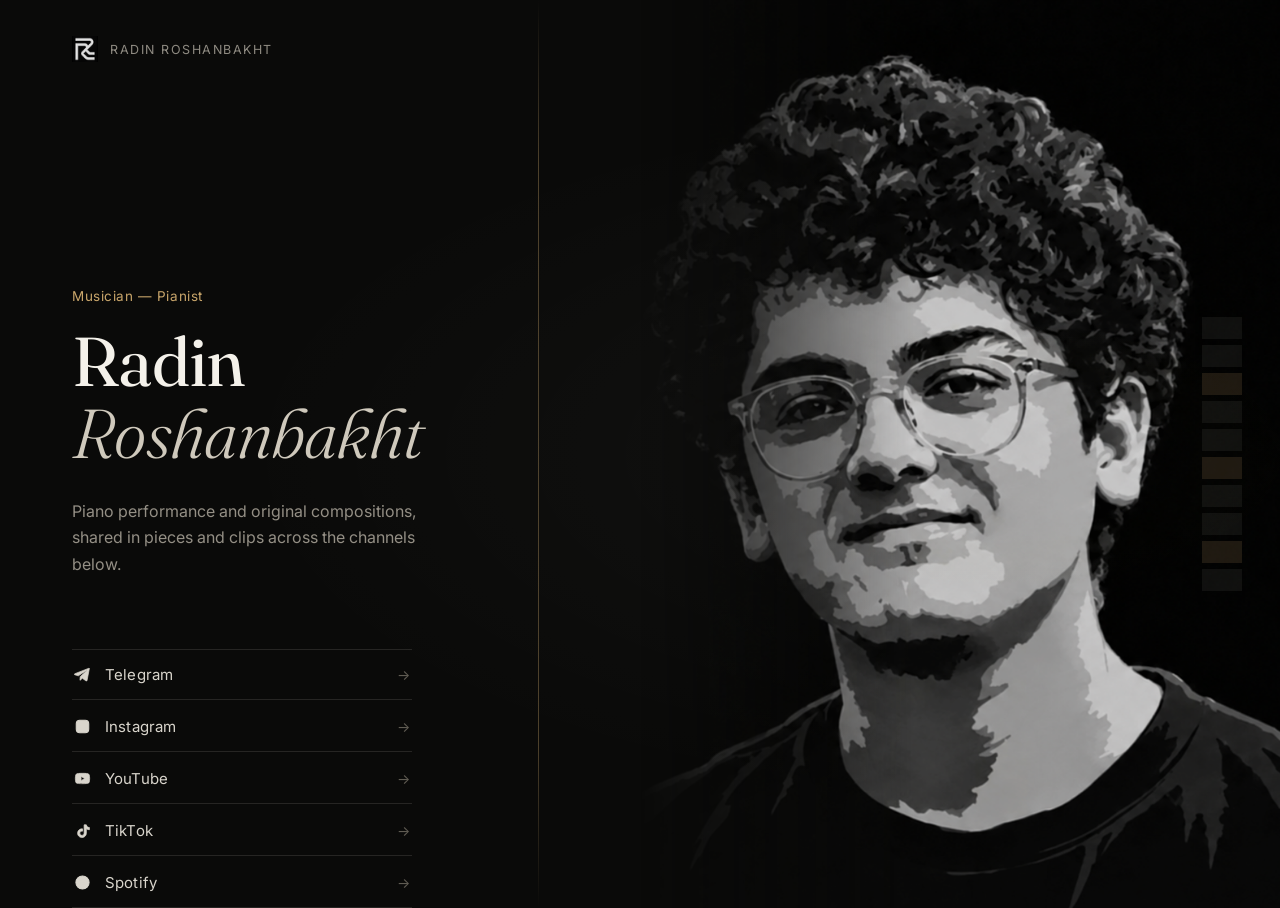
==== commit 1e3a86fb: "Add files via upload" ====
--- a/index.html
+++ b/index.html
@@ -4,9 +4,9 @@
   <meta charset="utf-8">
   <meta name="viewport" content="width=device-width, initial-scale=1">
   <meta name="google-site-verification" content="Ic4jkTO_ppCnDWu5XzivtyPJsF01453Cu9zF9r1_Nf8" />
-  <meta name="theme-color" content="#F6F2EA">
+  <meta name="theme-color" content="#0a0a09">
   <title>Radin Roshanbakht</title>
-  <meta name="description" content="Radin Roshanbakht — musician and pianist.">
+  <meta name="description" content="Radin Roshanbakht — Musician and Pianist.">
   <link rel="icon" type="image/png" sizes="32x32" href="favicon.png">
   <link rel="icon" type="image/png" sizes="192x192" href="favicon-192.png">
   <link rel="apple-touch-icon" sizes="180x180" href="favicon-192.png">
@@ -14,75 +14,61 @@
 </head>
 <body>
   <main class="hero">
-    <div class="staff" aria-hidden="true">
-      <span></span><span></span><span></span><span></span><span></span>
+    <div class="mark">
+      <img src="favicon.png" alt="">
+      <span>RADIN ROSHANBAKHT</span>
     </div>
 
-    <div class="hero-inner">
-      <div class="intro">
-        <img class="mark" src="mark.png" alt="" width="40" height="40">
-        <p class="tagline"><span class="tagline__rule"></span>Each key below opens somewhere new</p>
-        <h1>Radin<br>Roshanbakht</h1>
-        <p class="roles">Musician &amp; pianist</p>
-      </div>
+    <section class="content">
+      <p class="role">Musician — Pianist</p>
+      <h1>Radin<span class="last">Roshanbakht</span></h1>
+      <p class="tagline">Piano performance and original compositions, shared in pieces and clips across the channels below.</p>
 
-      <div class="portrait">
-        <img src="portrait-cutout.png" alt="Portrait of Radin Roshanbakht" width="1407" height="1118">
-      </div>
+      <nav class="socials" aria-label="Social links">
+        <a href="https://t.me/RadinRoshanbakht" target="_blank" rel="noopener">
+          <span class="row">
+            <span class="icon telegram-logo"><svg viewBox="0 0 24 24" aria-hidden="true"><path d="M21.7 3.4 18.5 20c-.24 1.17-.88 1.46-1.79.91l-4.93-3.63-2.38 2.29c-.26.26-.48.48-.98.48l.35-5 9.1-8.22c.4-.35-.09-.55-.62-.2L6 13.88 1.16 12.37c-1.05-.33-1.07-1.05.22-1.53L20.3 3.46c.89-.33 1.67.2 1.4-.06Z"/></svg></span>
+            <span>Telegram</span>
+          </span>
+          <span class="arrow">→</span>
+        </a>
+        <a href="https://www.instagram.com/radinroshanbakht" target="_blank" rel="noopener">
+          <span class="row">
+            <span class="icon instagram-logo"><svg viewBox="0 0 24 24" aria-hidden="true"><rect x="3.2" y="3.2" width="17.6" height="17.6" rx="5"/><circle cx="12" cy="12" r="4.1"/><circle cx="17.6" cy="6.5" r="1.1" class="fill"/></svg></span>
+            <span>Instagram</span>
+          </span>
+          <span class="arrow">→</span>
+        </a>
+        <a href="https://youtube.com/@radin.roshanbakht" target="_blank" rel="noopener">
+          <span class="row">
+            <span class="icon youtube-logo"><svg viewBox="0 0 24 24" aria-hidden="true"><path d="M21.6 7.2a2.8 2.8 0 0 0-2-2C17.8 4.7 12 4.7 12 4.7s-5.8 0-7.6.5a2.8 2.8 0 0 0-2 2A29 29 0 0 0 1.9 12a29 29 0 0 0 .5 4.8 2.8 2.8 0 0 0 2 2c1.8.5 7.6.5 7.6.5s5.8 0 7.6-.5a2.8 2.8 0 0 0 2-2 29 29 0 0 0 .5-4.8 29 29 0 0 0-.5-4.8Z"/><path class="cut" d="m10 9 5 3-5 3V9Z"/></svg></span>
+            <span>YouTube</span>
+          </span>
+          <span class="arrow">→</span>
+        </a>
+        <a href="https://www.tiktok.com/@radin_roshanbakht?lang=en&is_from_webapp=1&sender_device=mobile&sender_web_id=7684405696397723169" target="_blank" rel="noopener">
+          <span class="row">
+            <span class="icon tiktok-logo"><svg viewBox="0 0 24 24" aria-hidden="true"><path d="M14.3 4h3.1c.22 1.25.95 2.36 2.04 3.07.68.45 1.47.7 2.3.72v3.1a8.2 8.2 0 0 1-4.31-1.24v6.16a6.19 6.19 0 1 1-5.35-6.12v3.22a3.05 3.05 0 1 0 2.21 2.93V4Z"/></svg></span>
+            <span>TikTok</span>
+          </span>
+          <span class="arrow">→</span>
+        </a>
+        <a href="https://open.spotify.com/user/31l2gwevs6ieoij4bon5hq73he7y?si=h534dCB0THaAwLUqwHSbAw&utm_source=copy-link" target="_blank" rel="noopener">
+          <span class="row">
+            <span class="icon spotify-logo"><svg viewBox="0 0 24 24" aria-hidden="true"><circle cx="12" cy="12" r="9.3"/><path class="cut" d="M7 9.2c3.9-1.1 7.2-.8 10.2.6M7.7 12.2c3.2-.8 6.1-.5 8.8.6M8.6 15c2.5-.5 4.8-.3 6.9.5"/></svg></span>
+            <span>Spotify</span>
+          </span>
+          <span class="arrow">→</span>
+        </a>
+      </nav>
+    </section>
+
+    <div class="portrait-wrap" aria-hidden="true">
+      <img src="portrait.png" alt="">
     </div>
-
-    <nav class="keys" aria-label="Social links">
-      <div class="keys__row">
-        <span class="black-key bk-1" aria-hidden="true"></span>
-        <span class="black-key bk-2" aria-hidden="true"></span>
-        <span class="black-key bk-3" aria-hidden="true"></span>
-
-        <div class="key-wrap">
-          <a class="key" href="https://t.me/RadinRoshanbakht" target="_blank" rel="noopener" aria-label="Telegram">
-            <span class="key__face">
-              <svg viewBox="0 0 24 24" aria-hidden="true"><path d="M21.7 3.4 18.5 20c-.24 1.17-.88 1.46-1.79.91l-4.93-3.63-2.38 2.29c-.26.26-.48.48-.98.48l.35-5 9.1-8.22c.4-.35-.09-.55-.62-.2L6 13.88 1.16 12.37c-1.05-.33-1.07-1.05.22-1.53L20.3 3.46c.89-.33 1.67.2 1.4-.06Z"/></svg>
-            </span>
-          </a>
-          <span class="key__label">Telegram</span>
-        </div>
-
-        <div class="key-wrap">
-          <a class="key" href="https://www.instagram.com/radinroshanbakht" target="_blank" rel="noopener" aria-label="Instagram">
-            <span class="key__face key__face--instagram">
-              <svg viewBox="0 0 24 24" aria-hidden="true"><rect x="3.2" y="3.2" width="17.6" height="17.6" rx="5"/><circle cx="12" cy="12" r="4.1"/><circle cx="17.6" cy="6.5" r="1.1" class="fill"/></svg>
-            </span>
-          </a>
-          <span class="key__label">Instagram</span>
-        </div>
-
-        <div class="key-wrap">
-          <a class="key" href="https://youtube.com/@radin.roshanbakht" target="_blank" rel="noopener" aria-label="YouTube">
-            <span class="key__face key__face--youtube">
-              <svg viewBox="0 0 24 24" aria-hidden="true"><path d="M21.6 7.2a2.8 2.8 0 0 0-2-2C17.8 4.7 12 4.7 12 4.7s-5.8 0-7.6.5a2.8 2.8 0 0 0-2 2A29 29 0 0 0 1.9 12a29 29 0 0 0 .5 4.8 2.8 2.8 0 0 0 2 2c1.8.5 7.6.5 7.6.5s5.8 0 7.6-.5a2.8 2.8 0 0 0 2-2 29 29 0 0 0 .5-4.8 29 29 0 0 0-.5-4.8Z"/><path class="cut" d="m10 9 5 3-5 3V9Z"/></svg>
-            </span>
-          </a>
-          <span class="key__label">YouTube</span>
-        </div>
-
-        <div class="key-wrap">
-          <a class="key" href="https://www.tiktok.com/@radin_roshanbakht?lang=en&is_from_webapp=1&sender_device=mobile&sender_web_id=7684405696397723169" target="_blank" rel="noopener" aria-label="TikTok">
-            <span class="key__face">
-              <svg viewBox="0 0 24 24" aria-hidden="true"><path d="M14.3 4h3.1c.22 1.25.95 2.36 2.04 3.07.68.45 1.47.7 2.3.72v3.1a8.2 8.2 0 0 1-4.31-1.24v6.16a6.19 6.19 0 1 1-5.35-6.12v3.22a3.05 3.05 0 1 0 2.21 2.93V4Z"/></svg>
-            </span>
-          </a>
-          <span class="key__label">TikTok</span>
-        </div>
-
-        <div class="key-wrap">
-          <a class="key" href="https://open.spotify.com/user/31l2gwevs6ieoij4bon5hq73he7y?si=h534dCB0THaAwLUqwHSbAw&utm_source=copy-link" target="_blank" rel="noopener" aria-label="Spotify">
-            <span class="key__face key__face--spotify">
-              <svg viewBox="0 0 24 24" aria-hidden="true"><circle cx="12" cy="12" r="9.3"/><path class="cut" d="M7 9.2c3.9-1.1 7.2-.8 10.2.6M7.7 12.2c3.2-.8 6.1-.5 8.8.6M8.6 15c2.5-.5 4.8-.3 6.9.5"/></svg>
-            </span>
-          </a>
-          <span class="key__label">Spotify</span>
-        </div>
-      </div>
-    </nav>
+    <div class="keys" aria-hidden="true">
+      <span></span><span></span><span></span><span></span><span></span><span></span><span></span><span></span><span></span><span></span>
+    </div>
   </main>
 </body>
 </html>
--- a/style.css
+++ b/style.css
@@ -1,245 +1,195 @@
-@import url('https://fonts.googleapis.com/css2?family=Fraunces:opsz,wght@9..144,500;9..144,600;9..144,700&family=Archivo:wght@400;500;600;700&display=swap');
-
-:root {
-  --ivory: #F6F2EA;
-  --ivory-deep: #ECE5D6;
-  --ink: #17140F;
-  --ink-soft: #5B5646;
-  --line: rgba(23, 20, 15, 0.16);
-  --white-key: #FFFDF8;
-  --black-key: #17140F;
-  --brass: #A9832C;
-
-  --key-w: 96px;
-  --key-gap: 10px;
-  --key-h: 128px;
-  --bk-w: 42px;
-}
+@import url('https://fonts.googleapis.com/css2?family=Fraunces:opsz,wght@9..144,300;9..144,400;9..144,500;9..144,600&family=Inter:wght@400;500;600&display=swap');
 
 * { box-sizing: border-box; }
 html, body { margin: 0; min-height: 100%; }
 body {
-  background: var(--ivory);
-  color: var(--ink);
-  font-family: 'Archivo', Arial, sans-serif;
+  background: #0a0a09;
+  color: #e9e6df;
+  font-family: 'Inter', Arial, sans-serif;
   overflow-x: hidden;
 }
 
-a { color: inherit; }
+::selection { background: #c9a66b; color: #0a0a09; }
+
+/* ---------- layout shell ---------- */
 
 .hero {
   position: relative;
-  min-height: 100svh;
-  display: flex;
-  flex-direction: column;
+  min-height: 100vh;
   isolation: isolate;
   overflow: hidden;
-}
-.keys { margin-top: auto; }
-
-/* --- music staff, sitting behind the intro copy --- */
-.staff {
-  position: absolute;
-  left: 0;
-  right: 0;
-  top: clamp(120px, 22vh, 210px);
-  height: 108px;
-  display: flex;
-  flex-direction: column;
-  justify-content: space-between;
-  z-index: 0;
-  -webkit-mask-image: linear-gradient(90deg, transparent, black 10%, black 88%, transparent);
-  mask-image: linear-gradient(90deg, transparent, black 10%, black 88%, transparent);
-}
-.staff span {
-  display: block;
-  width: 100%;
-  height: 1px;
-  background: var(--line);
+  background:
+    radial-gradient(ellipse at 78% 50%, rgba(255,255,255,.035), transparent 55%),
+    #0a0a09;
 }
 
-/* --- intro + portrait --- */
-.hero-inner {
-  position: relative;
-  z-index: 1;
-  width: 100%;
-  max-width: 1400px;
-  margin: 0 auto;
-  padding: clamp(90px, 14vh, 150px) clamp(24px, 6vw, 96px) 40px;
-  display: grid;
-  grid-template-columns: minmax(0, 1.15fr) minmax(0, 0.85fr);
-  align-items: center;
-  gap: clamp(20px, 5vw, 72px);
+/* thin brass keyline dividing the page — a nod to a piano's edge */
+.hero::before {
+  content: "";
+  position: absolute;
+  z-index: 4;
+  top: 0;
+  bottom: 0;
+  left: clamp(320px, 42vw, 620px);
+  width: 1px;
+  background: linear-gradient(to bottom, transparent, rgba(201,166,107,.35) 18%, rgba(201,166,107,.35) 82%, transparent);
 }
 
-.intro { position: relative; z-index: 2; }
+/* ---------- top mark ---------- */
 
 .mark {
-  display: block;
-  margin-bottom: 30px;
+  position: absolute;
+  z-index: 5;
+  top: clamp(28px, 4vh, 48px);
+  left: clamp(32px, 6vw, 72px);
+  display: flex;
+  align-items: center;
+  gap: 12px;
+}
+.mark img { width: 26px; height: 26px; filter: invert(1); opacity: .9; }
+.mark span {
+  font-size: 12.5px;
+  letter-spacing: .12em;
+  color: #8f8b82;
 }
 
-.tagline {
-  display: flex;
-  align-items: center;
-  gap: 14px;
-  margin: 0 0 24px;
-  color: var(--ink-soft);
-  font-size: 14px;
-  font-weight: 500;
+/* ---------- content ---------- */
+
+.content {
+  position: relative;
+  z-index: 3;
+  max-width: 520px;
+  margin-left: clamp(32px, 6vw, 72px);
+  padding-top: clamp(160px, 32vh, 300px);
 }
-.tagline__rule {
-  width: 32px;
-  height: 1px;
-  background: var(--ink-soft);
-  display: inline-block;
-  flex: none;
+
+.role {
+  font-size: 13.5px;
+  letter-spacing: .04em;
+  color: #c9a66b;
+  margin: 0 0 22px;
 }
 
 h1 {
   margin: 0;
-  font-family: 'Fraunces', Georgia, serif;
+  font-family: 'Fraunces', serif;
   font-optical-sizing: auto;
-  font-weight: 600;
-  font-size: clamp(50px, 6.2vw, 92px);
-  line-height: .98;
-  letter-spacing: -0.01em;
-  color: var(--ink);
+  font-weight: 400;
+  font-size: clamp(48px, 5.4vw, 78px);
+  line-height: 1.04;
+  letter-spacing: -.01em;
+  color: #f4f1ea;
+}
+h1 .last { display: block; font-weight: 300; font-style: italic; color: #cfc9bc; }
+
+.tagline {
+  margin: 28px 0 0;
+  max-width: 38ch;
+  color: #948f85;
+  font-size: 16px;
+  line-height: 1.65;
 }
 
-.roles {
-  margin: 24px 0 0;
-  font-size: clamp(16px, 1.35vw, 19px);
-  color: var(--ink-soft);
-  font-weight: 500;
+/* ---------- socials ---------- */
+
+.socials {
+  margin-top: clamp(48px, 8vh, 76px);
+  display: flex;
+  flex-direction: column;
+  gap: 2px;
+  border-top: 1px solid rgba(233,230,223,.12);
+  max-width: 340px;
+}
+.socials a {
+  display: flex;
+  align-items: center;
+  justify-content: space-between;
+  padding: 15px 2px;
+  color: #d9d5cc;
+  text-decoration: none;
+  border-bottom: 1px solid rgba(233,230,223,.12);
+  font-size: 15px;
+  letter-spacing: .01em;
+  transition: color .25s ease, padding-left .25s ease;
+}
+.socials a:hover { color: #c9a66b; padding-left: 8px; }
+.socials .icon {
+  width: 17px;
+  height: 17px;
+  color: currentColor;
+  flex: none;
+}
+.socials .icon svg { width: 100%; height: 100%; display: block; fill: currentColor; stroke: currentColor; }
+.socials .row { display: flex; align-items: center; gap: 14px; }
+.socials .arrow { color: #605c53; font-size: 14px; transition: transform .25s ease, color .25s ease; }
+.socials a:hover .arrow { color: #c9a66b; transform: translateX(3px); }
+
+.instagram-logo svg { fill: none; stroke-width: 1.5; }
+.instagram-logo svg .fill { fill: currentColor; stroke: none; }
+.youtube-logo svg { stroke: none; }
+.youtube-logo svg .cut { fill: #0a0a09; }
+.spotify-logo svg { fill: none; stroke-width: 1.5; }
+.spotify-logo svg .cut { fill: none; stroke: currentColor; stroke-linecap: round; stroke-width: 1.4; }
+.tiktok-logo svg { fill: currentColor; stroke: none; }
+.telegram-logo svg { fill: currentColor; stroke: none; }
+
+/* ---------- portrait ---------- */
+
+.portrait-wrap {
+  position: absolute;
+  z-index: 2;
+  right: 0;
+  top: 0;
+  width: min(52vw, 900px);
+  height: 100%;
+  pointer-events: none;
+  -webkit-mask-image: linear-gradient(to left, black 55%, transparent 96%);
+  mask-image: linear-gradient(to left, black 55%, transparent 96%);
+}
+.portrait-wrap img {
+  width: 100%;
+  height: 100%;
+  object-fit: cover;
+  object-position: center 18%;
+  filter: contrast(1.05) brightness(.96);
+  opacity: .88;
 }
 
-.portrait {
-  position: relative;
-  z-index: 1;
-  justify-self: center;
-  width: 100%;
-  max-width: 440px;
+/* piano-key ticks along the far right edge */
+.keys {
+  position: absolute;
+  z-index: 3;
+  right: clamp(18px, 3vw, 40px);
+  top: 0;
+  bottom: 0;
+  width: 40px;
+  display: flex;
+  flex-direction: column;
+  justify-content: center;
+  gap: 6px;
+  pointer-events: none;
 }
-.portrait img {
-  width: 100%;
-  height: auto;
-  display: block;
-  -webkit-mask-image: linear-gradient(to bottom, black 76%, transparent 100%);
-  mask-image: linear-gradient(to bottom, black 76%, transparent 100%);
+.keys span { display: block; width: 100%; height: 22px; background: rgba(233,230,223,.06); }
+.keys span:nth-child(3n) { background: rgba(201,166,107,.14); }
+
+/* ---------- responsive ---------- */
+
+@media (max-width: 980px) {
+  .hero::before { display: none; }
+  .portrait-wrap { width: 100%; height: 46vh; top: auto; bottom: 0;
+    -webkit-mask-image: linear-gradient(to top, black 40%, transparent 92%);
+    mask-image: linear-gradient(to top, black 40%, transparent 92%);
+    opacity: .55;
+  }
+  .keys { display: none; }
+  .content { max-width: none; padding: 128px 26px 0; }
+  .socials { max-width: none; }
 }
 
-/* --- piano-key social nav --- */
-.keys {
-  position: relative;
-  z-index: 1;
-  padding: 0 clamp(24px, 6vw, 96px) clamp(30px, 5vh, 56px);
+@media (max-width: 520px) {
+  .mark { top: 24px; left: 22px; }
+  .content { padding: 108px 22px 0; }
+  h1 { font-size: clamp(42px, 12vw, 60px); }
+  .tagline { font-size: 15px; }
+  .socials { margin-top: 40px; }
 }
-.keys__row {
-  position: relative;
-  display: flex;
-  gap: var(--key-gap);
-  width: max-content;
-  max-width: 100%;
-  margin: 0 auto;
-}
-
-.black-key {
-  position: absolute;
-  top: 0;
-  width: var(--bk-w);
-  height: 58%;
-  background: var(--black-key);
-  border-radius: 0 0 6px 6px;
-  z-index: 2;
-  pointer-events: none;
-}
-.bk-1 { left: calc(var(--key-w) - var(--bk-w) / 2); }
-.bk-2 { left: calc(2 * var(--key-w) + var(--key-gap) - var(--bk-w) / 2); }
-.bk-3 { left: calc(4 * var(--key-w) + 3 * var(--key-gap) - var(--bk-w) / 2); }
-
-.key-wrap {
-  flex: 0 0 var(--key-w);
-  display: flex;
-  flex-direction: column;
-  align-items: center;
-}
-
-.key {
-  width: 100%;
-  height: var(--key-h);
-  background: var(--white-key);
-  border: 1px solid var(--line);
-  border-top: none;
-  border-radius: 0 0 12px 12px;
-  display: flex;
-  align-items: flex-start;
-  justify-content: center;
-  padding-top: 24px;
-  position: relative;
-  z-index: 1;
-  text-decoration: none;
-  box-shadow: 0 10px 16px -12px rgba(23, 20, 15, .35);
-  transition: transform .16s ease, box-shadow .16s ease, background-color .16s ease;
-}
-.key:hover,
-.key:focus-visible {
-  transform: translateY(6px);
-  box-shadow: 0 3px 6px -4px rgba(23, 20, 15, .3);
-  background: var(--ivory-deep);
-}
-.key:focus-visible {
-  outline: 2px solid var(--brass);
-  outline-offset: 3px;
-}
-
-.key__face { width: 26px; height: 26px; color: var(--ink); display: block; }
-.key__face svg {
-  width: 100%;
-  height: 100%;
-  fill: currentColor;
-  stroke: currentColor;
-  stroke-width: 1.5;
-}
-.key__face--instagram svg { fill: none; }
-.key__face--instagram svg .fill { fill: currentColor; stroke: none; }
-.key__face--youtube svg { stroke: none; }
-.key__face--youtube svg .cut { fill: var(--white-key); }
-.key__face--spotify svg { fill: none; stroke-width: 1.6; }
-.key__face--spotify svg .cut { fill: none; stroke: currentColor; stroke-linecap: round; stroke-width: 1.5; }
-
-.key__label {
-  margin-top: 10px;
-  font-size: 12px;
-  color: var(--ink-soft);
-  transition: color .16s ease;
-}
-.key-wrap:hover .key__label { color: var(--brass); }
-
-@media (prefers-reduced-motion: reduce) {
-  .key { transition: none; }
-}
-
-/* --- tablet --- */
-@media (max-width: 980px) {
-  .hero-inner { grid-template-columns: 1fr; }
-  .portrait { max-width: 260px; margin: 8px auto 0; }
-  .staff { top: clamp(210px, 30vh, 300px); }
-}
-
-/* --- mobile --- */
-@media (max-width: 640px) {
-  :root {
-    --key-w: 58px;
-    --key-gap: 6px;
-    --key-h: 96px;
-    --bk-w: 26px;
-  }
-  .hero-inner { padding-top: 84px; }
-  h1 { font-size: clamp(44px, 12vw, 64px); }
-  .tagline { font-size: 12.5px; }
-  .key__face { width: 20px; height: 20px; }
-  .key__label { font-size: 10.5px; }
-  .key { padding-top: 18px; }
-  .staff { top: 148px; height: 76px; }
-}
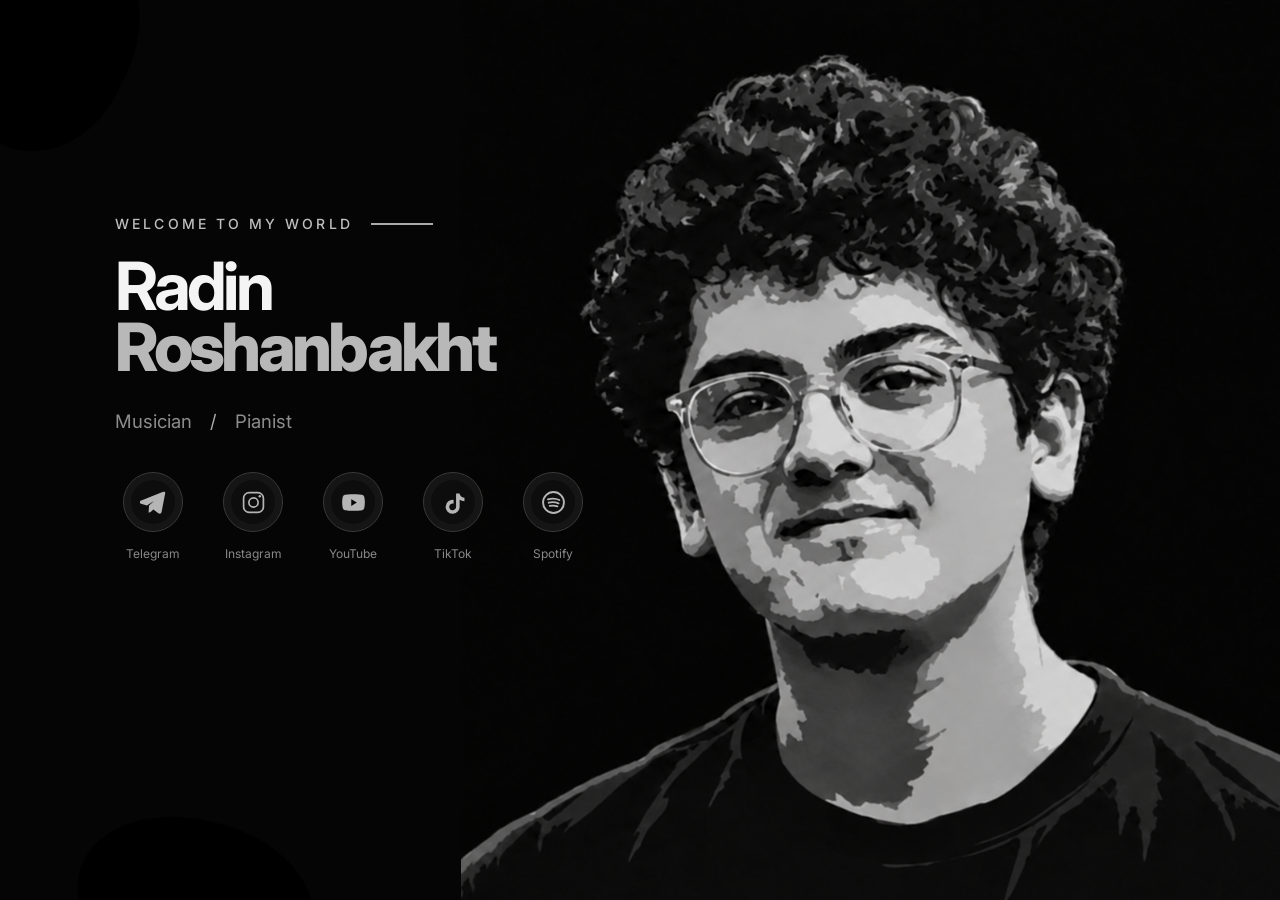
==== commit f80c74dc: "Add files via upload" ====
--- a/index.html
+++ b/index.html
@@ -4,7 +4,7 @@
   <meta charset="utf-8">
   <meta name="viewport" content="width=device-width, initial-scale=1">
   <meta name="google-site-verification" content="Ic4jkTO_ppCnDWu5XzivtyPJsF01453Cu9zF9r1_Nf8" />
-  <meta name="theme-color" content="#0a0a09">
+  <meta name="theme-color" content="#050505">
   <title>Radin Roshanbakht</title>
   <meta name="description" content="Radin Roshanbakht — Musician and Pianist.">
   <link rel="icon" type="image/png" sizes="32x32" href="favicon.png">
@@ -14,51 +14,40 @@
 </head>
 <body>
   <main class="hero">
-    <div class="mark">
-      <img src="favicon.png" alt="">
-      <span>RADIN ROSHANBAKHT</span>
-    </div>
+    <div class="blob blob-1"></div>
+    <div class="blob blob-2"></div>
+    <div class="blob blob-3"></div>
 
     <section class="content">
-      <p class="role">Musician — Pianist</p>
-      <h1>Radin<span class="last">Roshanbakht</span></h1>
-      <p class="tagline">Piano performance and original compositions, shared in pieces and clips across the channels below.</p>
+      <div class="eyebrow">WELCOME TO MY WORLD <span></span></div>
+      <h1>Radin<br><strong>Roshanbakht</strong></h1>
+      <p class="roles">Musician <i>/</i> Pianist</p>
 
       <nav class="socials" aria-label="Social links">
-        <a href="https://t.me/RadinRoshanbakht" target="_blank" rel="noopener">
-          <span class="row">
-            <span class="icon telegram-logo"><svg viewBox="0 0 24 24" aria-hidden="true"><path d="M21.7 3.4 18.5 20c-.24 1.17-.88 1.46-1.79.91l-4.93-3.63-2.38 2.29c-.26.26-.48.48-.98.48l.35-5 9.1-8.22c.4-.35-.09-.55-.62-.2L6 13.88 1.16 12.37c-1.05-.33-1.07-1.05.22-1.53L20.3 3.46c.89-.33 1.67.2 1.4-.06Z"/></svg></span>
-            <span>Telegram</span>
-          </span>
-          <span class="arrow">→</span>
+        <a href="https://t.me/RadinRoshanbakht" target="_blank" rel="noopener" aria-label="Telegram">
+          <span class="icon telegram-logo">
+            <svg viewBox="0 0 24 24" aria-hidden="true"><path d="M21.7 3.4 18.5 20c-.24 1.17-.88 1.46-1.79.91l-4.93-3.63-2.38 2.29c-.26.26-.48.48-.98.48l.35-5 9.1-8.22c.4-.35-.09-.55-.62-.2L6 13.88 1.16 12.37c-1.05-.33-1.07-1.05.22-1.53L20.3 3.46c.89-.33 1.67.2 1.4-.06Z"/></svg>
+          </span><small>Telegram</small>
         </a>
-        <a href="https://www.instagram.com/radinroshanbakht" target="_blank" rel="noopener">
-          <span class="row">
-            <span class="icon instagram-logo"><svg viewBox="0 0 24 24" aria-hidden="true"><rect x="3.2" y="3.2" width="17.6" height="17.6" rx="5"/><circle cx="12" cy="12" r="4.1"/><circle cx="17.6" cy="6.5" r="1.1" class="fill"/></svg></span>
-            <span>Instagram</span>
-          </span>
-          <span class="arrow">→</span>
+        <a href="https://www.instagram.com/radinroshanbakht" target="_blank" rel="noopener" aria-label="Instagram">
+          <span class="icon instagram-logo">
+            <svg viewBox="0 0 24 24" aria-hidden="true"><rect x="3.2" y="3.2" width="17.6" height="17.6" rx="5"/><circle cx="12" cy="12" r="4.1"/><circle cx="17.6" cy="6.5" r="1.1" class="fill"/></svg>
+          </span><small>Instagram</small>
         </a>
-        <a href="https://youtube.com/@radin.roshanbakht" target="_blank" rel="noopener">
-          <span class="row">
-            <span class="icon youtube-logo"><svg viewBox="0 0 24 24" aria-hidden="true"><path d="M21.6 7.2a2.8 2.8 0 0 0-2-2C17.8 4.7 12 4.7 12 4.7s-5.8 0-7.6.5a2.8 2.8 0 0 0-2 2A29 29 0 0 0 1.9 12a29 29 0 0 0 .5 4.8 2.8 2.8 0 0 0 2 2c1.8.5 7.6.5 7.6.5s5.8 0 7.6-.5a2.8 2.8 0 0 0 2-2 29 29 0 0 0 .5-4.8 29 29 0 0 0-.5-4.8Z"/><path class="cut" d="m10 9 5 3-5 3V9Z"/></svg></span>
-            <span>YouTube</span>
-          </span>
-          <span class="arrow">→</span>
+        <a href="https://youtube.com/@radin.roshanbakht" target="_blank" rel="noopener" aria-label="YouTube">
+          <span class="icon youtube-logo">
+            <svg viewBox="0 0 24 24" aria-hidden="true"><path d="M21.6 7.2a2.8 2.8 0 0 0-2-2C17.8 4.7 12 4.7 12 4.7s-5.8 0-7.6.5a2.8 2.8 0 0 0-2 2A29 29 0 0 0 1.9 12a29 29 0 0 0 .5 4.8 2.8 2.8 0 0 0 2 2c1.8.5 7.6.5 7.6.5s5.8 0 7.6-.5a2.8 2.8 0 0 0 2-2 29 29 0 0 0 .5-4.8 29 29 0 0 0-.5-4.8Z"/><path class="cut" d="m10 9 5 3-5 3V9Z"/></svg>
+          </span><small>YouTube</small>
         </a>
-        <a href="https://www.tiktok.com/@radin_roshanbakht?lang=en&is_from_webapp=1&sender_device=mobile&sender_web_id=7684405696397723169" target="_blank" rel="noopener">
-          <span class="row">
-            <span class="icon tiktok-logo"><svg viewBox="0 0 24 24" aria-hidden="true"><path d="M14.3 4h3.1c.22 1.25.95 2.36 2.04 3.07.68.45 1.47.7 2.3.72v3.1a8.2 8.2 0 0 1-4.31-1.24v6.16a6.19 6.19 0 1 1-5.35-6.12v3.22a3.05 3.05 0 1 0 2.21 2.93V4Z"/></svg></span>
-            <span>TikTok</span>
-          </span>
-          <span class="arrow">→</span>
+        <a href="https://www.tiktok.com/@radin_roshanbakht?lang=en&is_from_webapp=1&sender_device=mobile&sender_web_id=7684405696397723169" target="_blank" rel="noopener" aria-label="TikTok">
+          <span class="icon tiktok-logo">
+            <svg viewBox="0 0 24 24" aria-hidden="true"><path d="M14.3 4h3.1c.22 1.25.95 2.36 2.04 3.07.68.45 1.47.7 2.3.72v3.1a8.2 8.2 0 0 1-4.31-1.24v6.16a6.19 6.19 0 1 1-5.35-6.12v3.22a3.05 3.05 0 1 0 2.21 2.93V4Z"/></svg>
+          </span><small>TikTok</small>
         </a>
-        <a href="https://open.spotify.com/user/31l2gwevs6ieoij4bon5hq73he7y?si=h534dCB0THaAwLUqwHSbAw&utm_source=copy-link" target="_blank" rel="noopener">
-          <span class="row">
-            <span class="icon spotify-logo"><svg viewBox="0 0 24 24" aria-hidden="true"><circle cx="12" cy="12" r="9.3"/><path class="cut" d="M7 9.2c3.9-1.1 7.2-.8 10.2.6M7.7 12.2c3.2-.8 6.1-.5 8.8.6M8.6 15c2.5-.5 4.8-.3 6.9.5"/></svg></span>
-            <span>Spotify</span>
-          </span>
-          <span class="arrow">→</span>
+        <a href="https://open.spotify.com/user/31l2gwevs6ieoij4bon5hq73he7y?si=h534dCB0THaAwLUqwHSbAw&utm_source=copy-link" target="_blank" rel="noopener" aria-label="Spotify">
+          <span class="icon spotify-logo">
+            <svg viewBox="0 0 24 24" aria-hidden="true"><circle cx="12" cy="12" r="9.3"/><path class="cut" d="M7 9.2c3.9-1.1 7.2-.8 10.2.6M7.7 12.2c3.2-.8 6.1-.5 8.8.6M8.6 15c2.5-.5 4.8-.3 6.9.5"/></svg>
+          </span><small>Spotify</small>
         </a>
       </nav>
     </section>
@@ -66,9 +55,6 @@
     <div class="portrait-wrap" aria-hidden="true">
       <img src="portrait.png" alt="">
     </div>
-    <div class="keys" aria-hidden="true">
-      <span></span><span></span><span></span><span></span><span></span><span></span><span></span><span></span><span></span><span></span>
-    </div>
   </main>
 </body>
 </html>
--- a/style.css
+++ b/style.css
@@ -1,17 +1,13 @@
-@import url('https://fonts.googleapis.com/css2?family=Fraunces:opsz,wght@9..144,300;9..144,400;9..144,500;9..144,600&family=Inter:wght@400;500;600&display=swap');
+@import url('https://fonts.googleapis.com/css2?family=Inter:wght@400;500;600;700;800&display=swap');
 
 * { box-sizing: border-box; }
 html, body { margin: 0; min-height: 100%; }
 body {
-  background: #0a0a09;
-  color: #e9e6df;
-  font-family: 'Inter', Arial, sans-serif;
+  background: #050505;
+  color: #f4f4f4;
+  font-family: Inter, Arial, sans-serif;
   overflow-x: hidden;
 }
-
-::selection { background: #c9a66b; color: #0a0a09; }
-
-/* ---------- layout shell ---------- */
 
 .hero {
   position: relative;
@@ -19,177 +15,163 @@
   isolation: isolate;
   overflow: hidden;
   background:
-    radial-gradient(ellipse at 78% 50%, rgba(255,255,255,.035), transparent 55%),
-    #0a0a09;
+    radial-gradient(circle at 72% 42%, rgba(255,255,255,.025), transparent 32%),
+    #050505;
 }
-
-/* thin brass keyline dividing the page — a nod to a piano's edge */
-.hero::before {
-  content: "";
-  position: absolute;
-  z-index: 4;
-  top: 0;
-  bottom: 0;
-  left: clamp(320px, 42vw, 620px);
-  width: 1px;
-  background: linear-gradient(to bottom, transparent, rgba(201,166,107,.35) 18%, rgba(201,166,107,.35) 82%, transparent);
-}
-
-/* ---------- top mark ---------- */
-
-.mark {
-  position: absolute;
-  z-index: 5;
-  top: clamp(28px, 4vh, 48px);
-  left: clamp(32px, 6vw, 72px);
-  display: flex;
-  align-items: center;
-  gap: 12px;
-}
-.mark img { width: 26px; height: 26px; filter: invert(1); opacity: .9; }
-.mark span {
-  font-size: 12.5px;
-  letter-spacing: .12em;
-  color: #8f8b82;
-}
-
-/* ---------- content ---------- */
 
 .content {
   position: relative;
   z-index: 3;
-  max-width: 520px;
-  margin-left: clamp(32px, 6vw, 72px);
-  padding-top: clamp(160px, 32vh, 300px);
+  width: min(560px, 43vw);
+  margin-left: clamp(32px, 9vw, 140px);
+  padding-top: clamp(120px, 27vh, 215px);
 }
 
-.role {
-  font-size: 13.5px;
-  letter-spacing: .04em;
-  color: #c9a66b;
-  margin: 0 0 22px;
+.eyebrow {
+  display: flex;
+  align-items: center;
+  gap: 18px;
+  color: #bdbdbd;
+  font-size: 14px;
+  font-weight: 500;
+  letter-spacing: .22em;
+  margin-bottom: 24px;
 }
+.eyebrow span { width: 62px; height: 2px; background: #aaa; display: inline-block; }
 
 h1 {
   margin: 0;
-  font-family: 'Fraunces', serif;
-  font-optical-sizing: auto;
-  font-weight: 400;
-  font-size: clamp(48px, 5.4vw, 78px);
-  line-height: 1.04;
-  letter-spacing: -.01em;
-  color: #f4f1ea;
+  font-size: clamp(56px, 5.2vw, 84px);
+  line-height: .92;
+  white-space: nowrap;
+  letter-spacing: -.055em;
+  font-weight: 700;
 }
-h1 .last { display: block; font-weight: 300; font-style: italic; color: #cfc9bc; }
+h1 strong { color: #b8b8b8; font-weight: 800; }
 
-.tagline {
-  margin: 28px 0 0;
-  max-width: 38ch;
-  color: #948f85;
-  font-size: 16px;
-  line-height: 1.65;
+.roles {
+  margin: 30px 0 36px;
+  color: #8d8d8d;
+  font-size: clamp(16px, 1.45vw, 20px);
+  line-height: 1.5;
 }
-
-/* ---------- socials ---------- */
+.roles i { font-style: normal; color: #aaa; padding: 0 13px; }
 
 .socials {
-  margin-top: clamp(48px, 8vh, 76px);
   display: flex;
-  flex-direction: column;
-  gap: 2px;
-  border-top: 1px solid rgba(233,230,223,.12);
-  max-width: 340px;
+  gap: 24px;
+  align-items: flex-start;
 }
 .socials a {
-  display: flex;
-  align-items: center;
-  justify-content: space-between;
-  padding: 15px 2px;
-  color: #d9d5cc;
+  width: 76px;
+  color: #888;
   text-decoration: none;
-  border-bottom: 1px solid rgba(233,230,223,.12);
-  font-size: 15px;
-  letter-spacing: .01em;
-  transition: color .25s ease, padding-left .25s ease;
+  text-align: center;
+  transition: transform .2s ease, color .2s ease;
 }
-.socials a:hover { color: #c9a66b; padding-left: 8px; }
-.socials .icon {
-  width: 17px;
-  height: 17px;
-  color: currentColor;
-  flex: none;
+.socials a:hover { transform: translateY(-5px); color: #d0d0d0; }
+
+.icon {
+  display: grid;
+  place-items: center;
+  width: 60px;
+  height: 60px;
+  margin: 0 auto 10px;
+  border: 1px solid #3a3a3a;
+  border-radius: 50%;
+  color: #b5b5b5;
+  font-size: 25px;
+  background: rgba(20,20,20,.55);
+  box-shadow: inset 0 0 0 7px rgba(80,80,80,.12);
 }
-.socials .icon svg { width: 100%; height: 100%; display: block; fill: currentColor; stroke: currentColor; }
-.socials .row { display: flex; align-items: center; gap: 14px; }
-.socials .arrow { color: #605c53; font-size: 14px; transition: transform .25s ease, color .25s ease; }
-.socials a:hover .arrow { color: #c9a66b; transform: translateX(3px); }
-
-.instagram-logo svg { fill: none; stroke-width: 1.5; }
-.instagram-logo svg .fill { fill: currentColor; stroke: none; }
-.youtube-logo svg { stroke: none; }
-.youtube-logo svg .cut { fill: #0a0a09; }
-.spotify-logo svg { fill: none; stroke-width: 1.5; }
-.spotify-logo svg .cut { fill: none; stroke: currentColor; stroke-linecap: round; stroke-width: 1.4; }
-.tiktok-logo svg { fill: currentColor; stroke: none; }
-.telegram-logo svg { fill: currentColor; stroke: none; }
-
-/* ---------- portrait ---------- */
+small { font-size: 12px; white-space: nowrap; }
 
 .portrait-wrap {
   position: absolute;
   z-index: 2;
-  right: 0;
+  right: -2vw;
   top: 0;
-  width: min(52vw, 900px);
+  width: min(66vw, 1010px);
   height: 100%;
   pointer-events: none;
-  -webkit-mask-image: linear-gradient(to left, black 55%, transparent 96%);
-  mask-image: linear-gradient(to left, black 55%, transparent 96%);
 }
 .portrait-wrap img {
   width: 100%;
   height: 100%;
   object-fit: cover;
-  object-position: center 18%;
-  filter: contrast(1.05) brightness(.96);
-  opacity: .88;
+  object-position: center top;
+  filter: contrast(1.03);
+  mix-blend-mode: screen;
+  opacity: .92;
 }
 
-/* piano-key ticks along the far right edge */
-.keys {
+.blob {
   position: absolute;
-  z-index: 3;
-  right: clamp(18px, 3vw, 40px);
-  top: 0;
-  bottom: 0;
-  width: 40px;
-  display: flex;
-  flex-direction: column;
-  justify-content: center;
-  gap: 6px;
-  pointer-events: none;
+  z-index: 1;
+  background: #000;
+  border-radius: 48% 52% 44% 56%;
+  filter: blur(.2px);
 }
-.keys span { display: block; width: 100%; height: 22px; background: rgba(233,230,223,.06); }
-.keys span:nth-child(3n) { background: rgba(201,166,107,.14); }
+.blob-1 { width: 190px; height: 230px; left: -55px; top: -80px; transform: rotate(27deg); }
+.blob-2 { width: 155px; height: 225px; right: -35px; top: 10px; transform: rotate(61deg); }
+.blob-3 { width: 240px; height: 170px; left: 75px; bottom: -90px; transform: rotate(12deg); }
 
-/* ---------- responsive ---------- */
-
-@media (max-width: 980px) {
-  .hero::before { display: none; }
-  .portrait-wrap { width: 100%; height: 46vh; top: auto; bottom: 0;
-    -webkit-mask-image: linear-gradient(to top, black 40%, transparent 92%);
-    mask-image: linear-gradient(to top, black 40%, transparent 92%);
-    opacity: .55;
+@media (max-width: 900px) {
+  .hero { min-height: 100svh; }
+  .content {
+    width: auto;
+    margin: 0;
+    padding: 72px 28px 0;
   }
-  .keys { display: none; }
-  .content { max-width: none; padding: 128px 26px 0; }
-  .socials { max-width: none; }
+  h1 { font-size: clamp(52px, 13vw, 82px); }
+  .roles { font-size: 15px; margin-top: 24px; }
+  .roles i { padding: 0 7px; }
+  .portrait-wrap {
+    width: 100%;
+    height: 64vh;
+    top: auto;
+    bottom: -2vh;
+    right: -18%;
+    opacity: .42;
+  }
+  .socials { gap: 8px; flex-wrap: wrap; }
+  .socials a { width: 70px; }
 }
 
 @media (max-width: 520px) {
-  .mark { top: 24px; left: 22px; }
-  .content { padding: 108px 22px 0; }
-  h1 { font-size: clamp(42px, 12vw, 60px); }
-  .tagline { font-size: 15px; }
-  .socials { margin-top: 40px; }
+  .content { padding: 52px 22px 0; }
+  .eyebrow { font-size: 11px; gap: 10px; }
+  .eyebrow span { width: 42px; }
+  h1 { font-size: 52px; }
+  .roles { max-width: 290px; }
+  .socials { margin-top: 4px; }
+  .icon { width: 52px; height: 52px; font-size: 21px; }
+  small { font-size: 10px; }
+  .portrait-wrap { height: 56vh; right: -34%; opacity: .34; }
 }
+
+
+.icon svg {
+  width: 27px;
+  height: 27px;
+  display: block;
+  fill: currentColor;
+  stroke: currentColor;
+  stroke-width: 1.5;
+}
+.instagram-logo svg { fill: none; }
+.instagram-logo svg .fill { fill: currentColor; stroke: none; }
+.youtube-logo svg { stroke: none; }
+.youtube-logo svg .cut { fill: #050505; }
+.spotify-logo svg { fill: none; stroke-width: 1.7; }
+.spotify-logo svg .cut { fill: none; stroke: currentColor; stroke-linecap: round; stroke-width: 1.6; }
+.tiktok-logo svg { fill: currentColor; stroke: none; }
+
+@media (max-width: 1100px) {
+  h1 { font-size: clamp(52px, 5.7vw, 72px); }
+  .content { width: 46vw; }
+}
+
+@media (max-width: 900px) {
+  h1 { white-space: normal; font-size: clamp(52px, 13vw, 82px); }
+}
